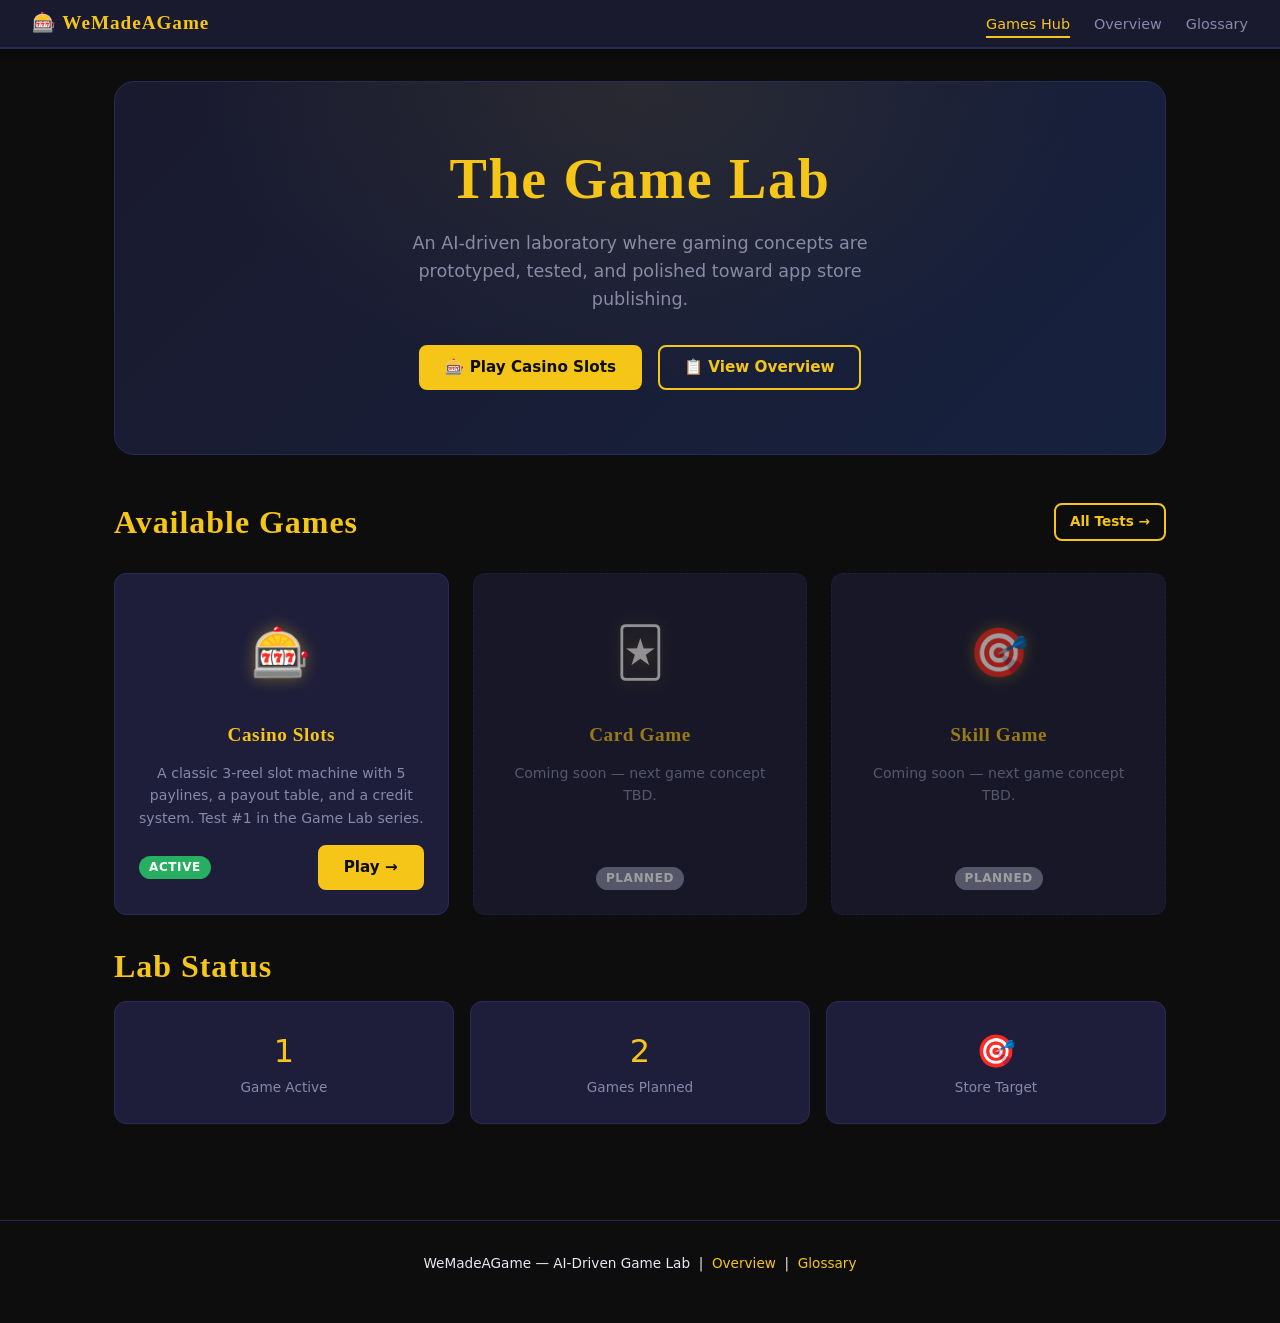
==== index.html @ c4ab0884 "Make the /games site Pages-ready from repo root Prepare the canonical Game Lab site (games/) for Git" ====
<!DOCTYPE html>
<html lang="en">
<head>
  <meta charset="UTF-8" />
  <meta name="viewport" content="width=device-width, initial-scale=1.0" />
  <meta name="description" content="WeMadeAGame — an AI-driven game laboratory. Enter the Game Lab." />
  <meta name="robots" content="index, follow" />
  <!-- Root entry point for GitHub Pages (served from the repository root).
       The canonical site lives under /games/. This page redirects there so the
       base URL (https://bannon-github.github.io/WeMadeAGame/) lands on the hub. -->
  <meta http-equiv="refresh" content="0; url=games/index.html" />
  <link rel="canonical" href="games/index.html" />
  <link rel="icon" href="data:image/svg+xml,%3Csvg xmlns='http://www.w3.org/2000/svg' viewBox='0 0 16 16'%3E%3Ctext y='14' font-size='14'%3E%F0%9F%8E%B0%3C/text%3E%3C/svg%3E" />
  <title>WeMadeAGame — Game Lab</title>
  <style>
    :root { --gold: #f5c518; --bg: #0a0e1a; --ink: #e8ecf5; --muted: #9aa3b8; }
    * { box-sizing: border-box; }
    html, body { margin: 0; height: 100%; }
    body {
      background: radial-gradient(1100px 650px at 50% -10%, #1c2440 0%, #0a0e1a 60%);
      color: var(--ink); font-family: "Segoe UI", system-ui, -apple-system, sans-serif;
      display: grid; place-items: center; text-align: center; padding: 24px;
    }
    .card {
      max-width: 520px; background: rgba(255,255,255,.04);
      border: 1px solid rgba(255,255,255,.12); border-radius: 18px; padding: 40px 32px;
      box-shadow: 0 20px 60px rgba(0,0,0,.5);
    }
    .logo { font-size: 54px; line-height: 1; }
    h1 { margin: 14px 0 6px; font-size: 30px; color: var(--gold); letter-spacing: .5px; }
    p { margin: 8px 0 22px; color: var(--muted); }
    a.enter {
      display: inline-block; text-decoration: none; font-weight: 700;
      color: #1a1300; background: var(--gold); padding: 12px 26px; border-radius: 12px;
      transition: filter .15s ease;
    }
    a.enter:hover { filter: brightness(1.08); }
    .dots::after { content: "…"; animation: e 1.2s steps(4) infinite; }
    @keyframes e { 0%{content:""} 25%{content:"."} 50%{content:".."} 75%{content:"…"} }
  </style>
</head>
<body>
  <div class="card">
    <div class="logo">🎰</div>
    <h1>WeMadeAGame</h1>
    <p>Entering the Game Lab<span class="dots"></span></p>
    <a class="enter" href="games/index.html">Enter the Game Lab →</a>
  </div>
  <script>
    // Belt-and-suspenders redirect in case the meta refresh is blocked.
    setTimeout(function () { location.replace("games/index.html"); }, 350);
  </script>
</body>
</html>
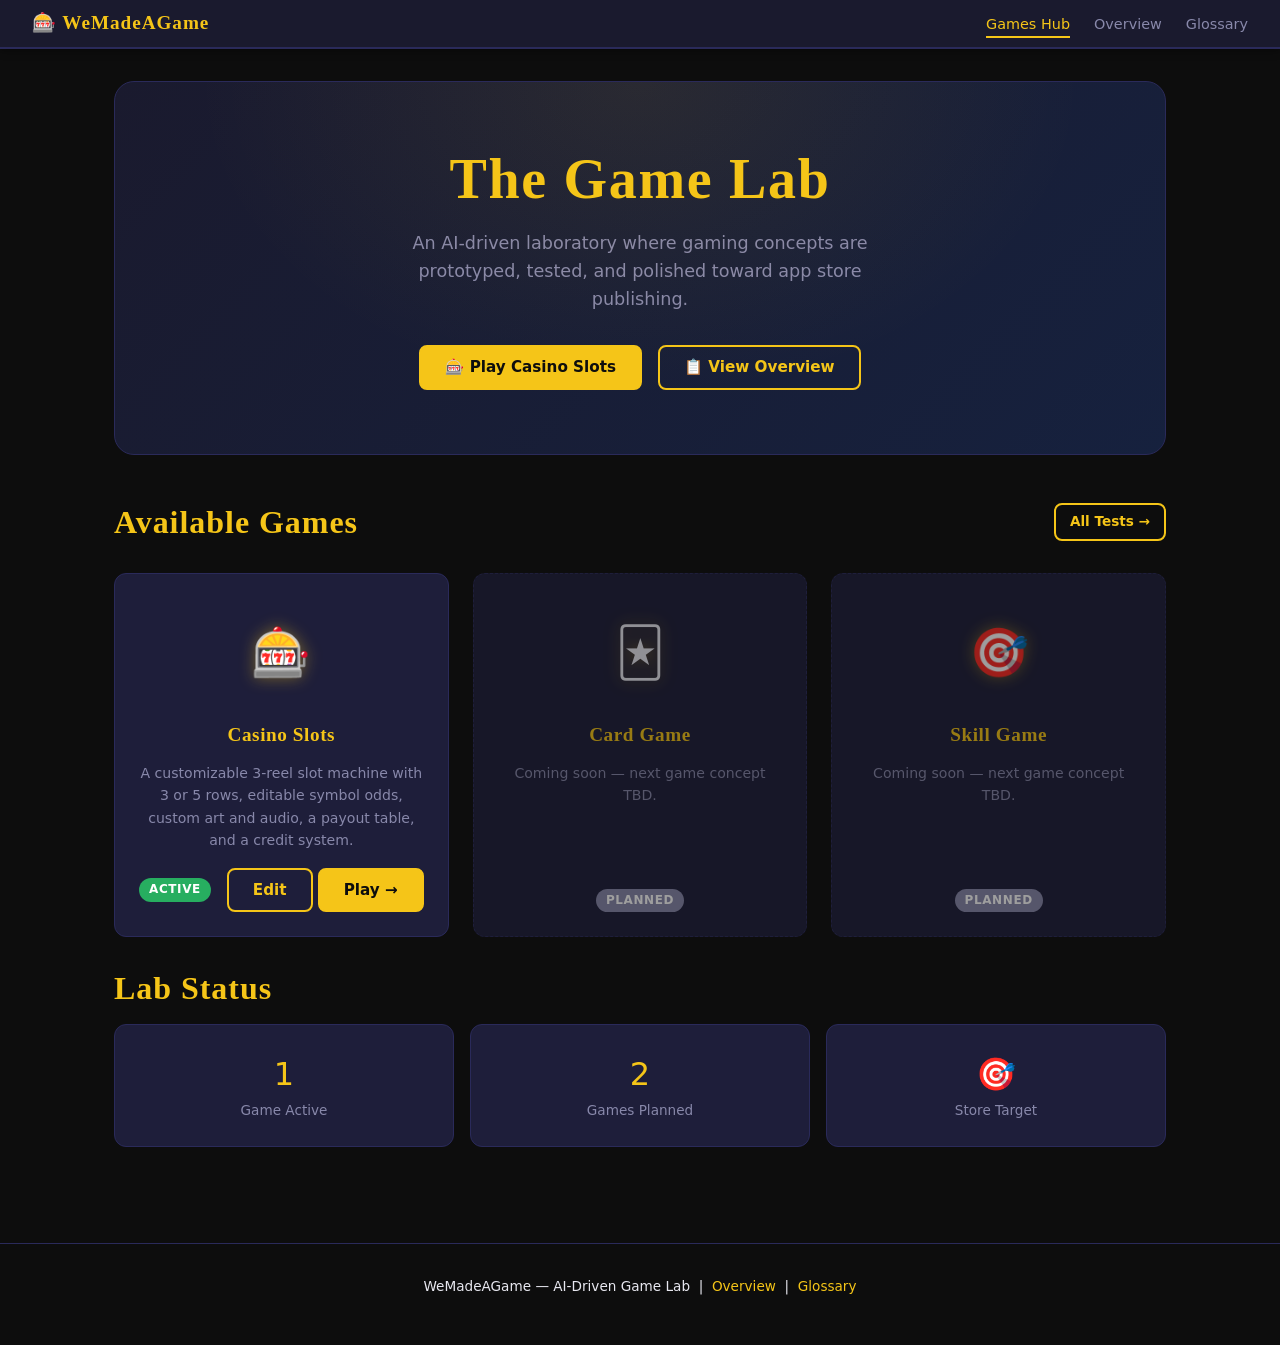
==== commit 158ac4d1: "Add root Repositories link and Polyrhythm Studio loader" ====
--- a/index.html
+++ b/index.html
@@ -7,9 +7,9 @@
   <meta name="robots" content="index, follow" />
   <!-- Root entry point for GitHub Pages (served from the repository root).
        The canonical site lives under /games/. This page redirects there so the
-       base URL (https://bannon-github.github.io/WeMadeAGame/) lands on the hub. -->
-  <meta http-equiv="refresh" content="0; url=games/index.html" />
-  <link rel="canonical" href="games/index.html" />
+       base URL lands on the hub. -->
+  <meta http-equiv="refresh" content="0; url=games/" />
+  <link rel="canonical" href="games/" />
   <link rel="icon" href="data:image/svg+xml,%3Csvg xmlns='http://www.w3.org/2000/svg' viewBox='0 0 16 16'%3E%3Ctext y='14' font-size='14'%3E%F0%9F%8E%B0%3C/text%3E%3C/svg%3E" />
   <title>WeMadeAGame — Game Lab</title>
   <style>
@@ -35,6 +35,11 @@
       transition: filter .15s ease;
     }
     a.enter:hover { filter: brightness(1.08); }
+    a.repos {
+      display: inline-block; margin-top: 14px; color: var(--muted); text-decoration: none;
+      font-size: 13px;
+    }
+    a.repos:hover { color: #7dd3fc; text-decoration: underline; }
     .dots::after { content: "…"; animation: e 1.2s steps(4) infinite; }
     @keyframes e { 0%{content:""} 25%{content:"."} 50%{content:".."} 75%{content:"…"} }
   </style>
@@ -44,11 +49,12 @@
     <div class="logo">🎰</div>
     <h1>WeMadeAGame</h1>
     <p>Entering the Game Lab<span class="dots"></span></p>
-    <a class="enter" href="games/index.html">Enter the Game Lab →</a>
+    <a class="enter" href="games/">Enter the Game Lab →</a>
+    <div><a class="repos" href="/repositories/">Repositories</a></div>
   </div>
   <script>
     // Belt-and-suspenders redirect in case the meta refresh is blocked.
-    setTimeout(function () { location.replace("games/index.html"); }, 350);
+    setTimeout(function () { location.replace("games/"); }, 350);
   </script>
 </body>
 </html>
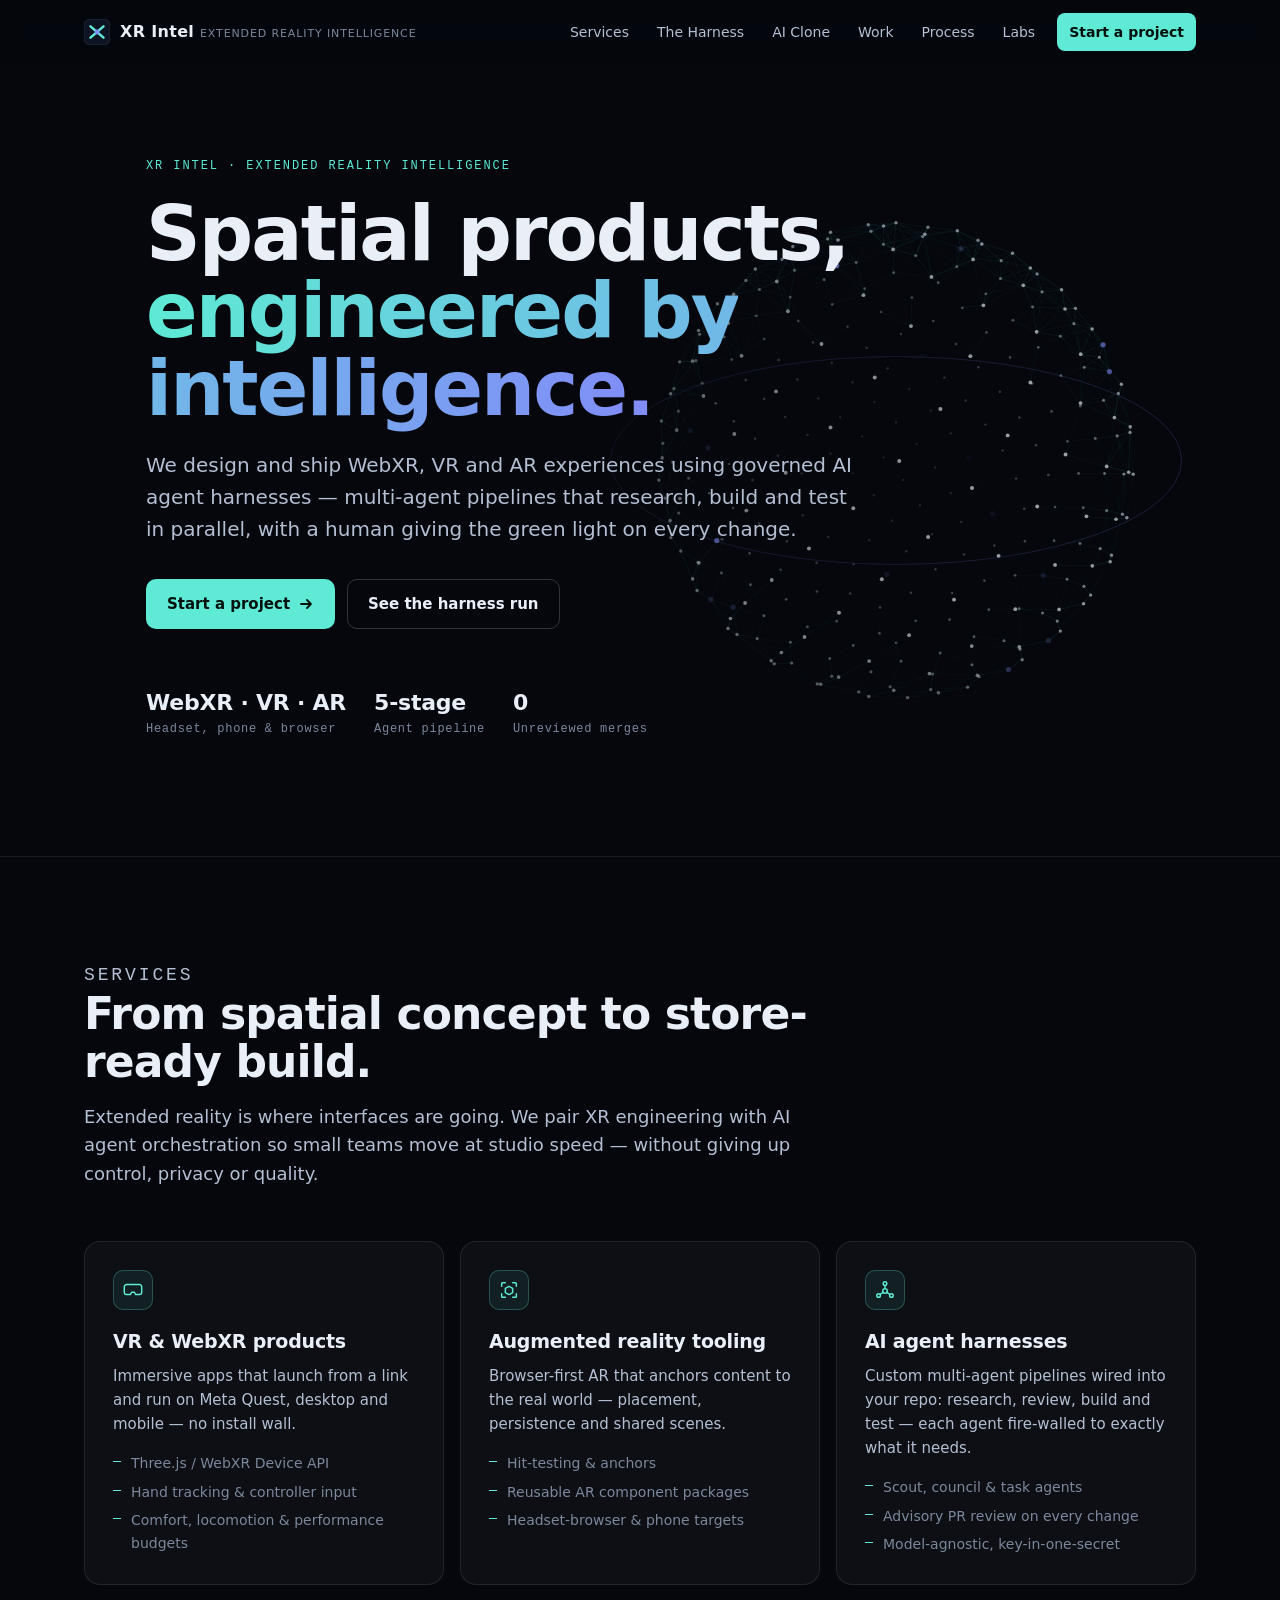
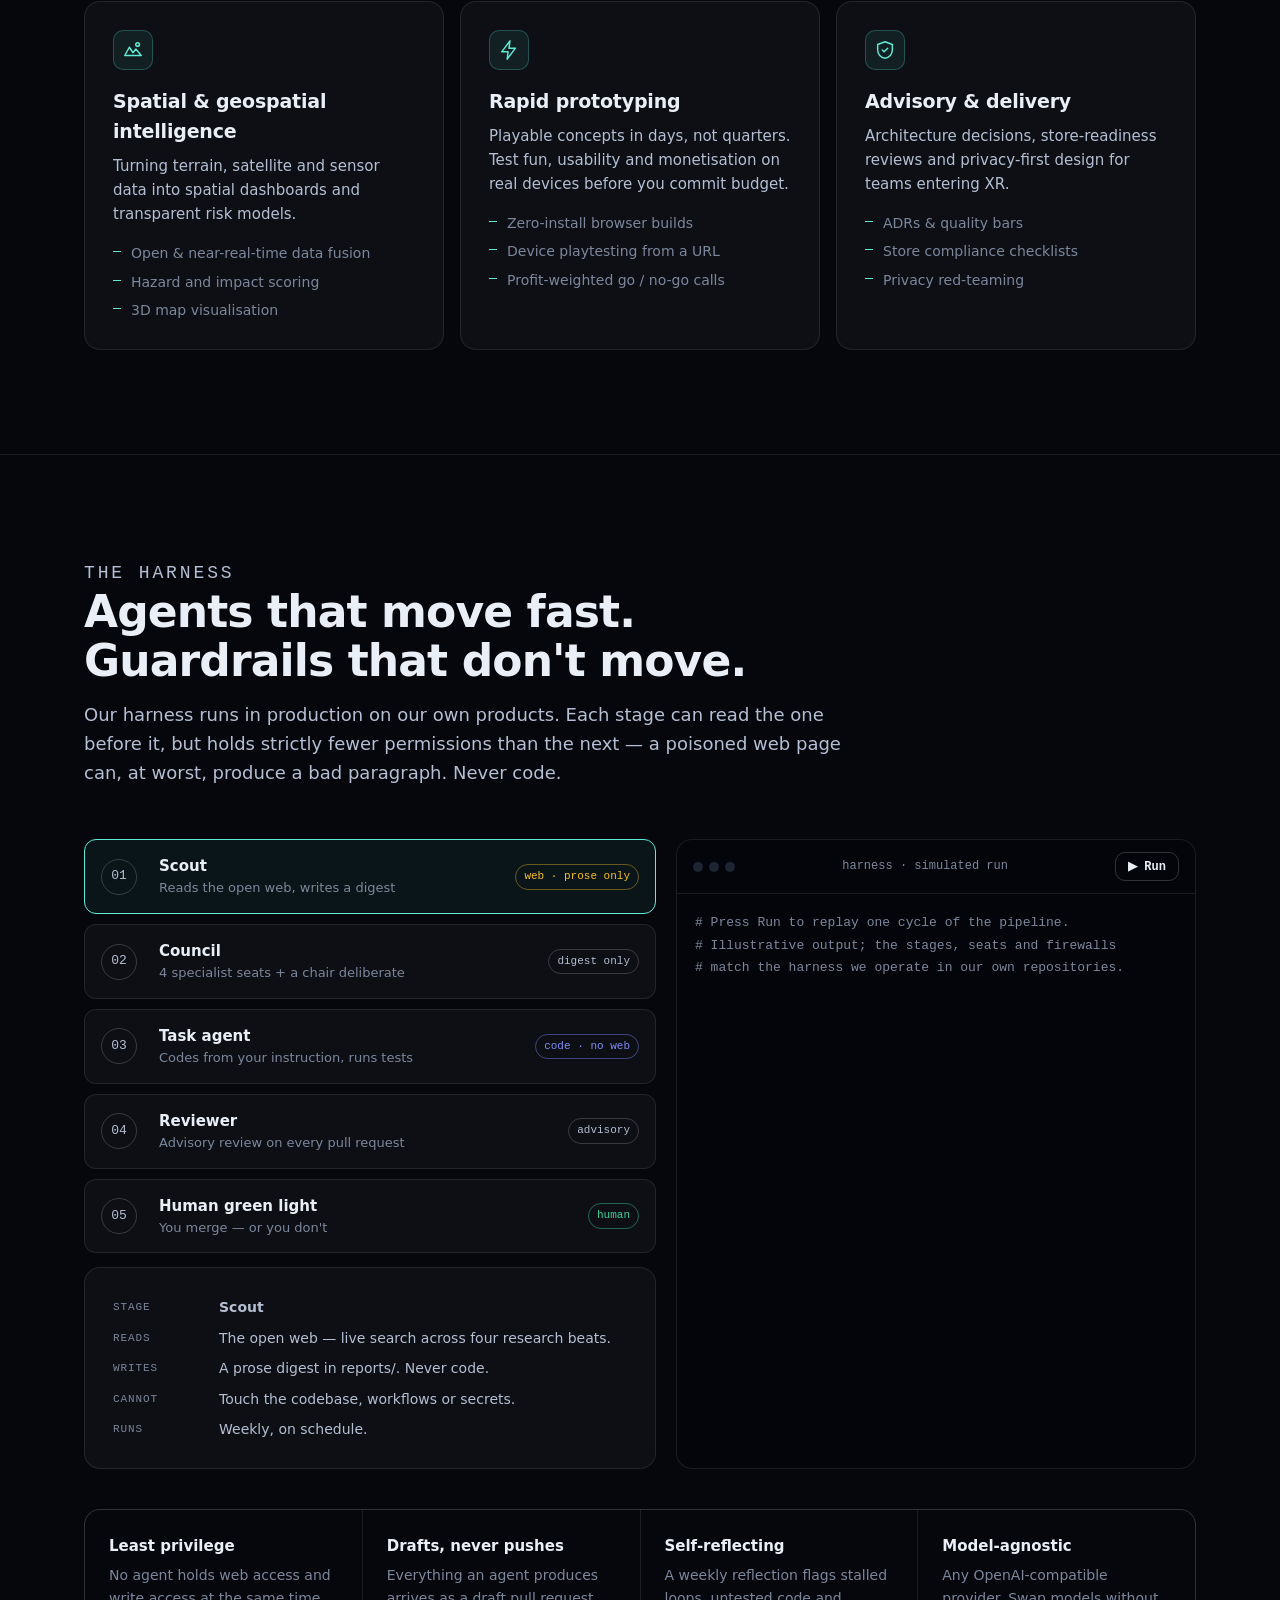
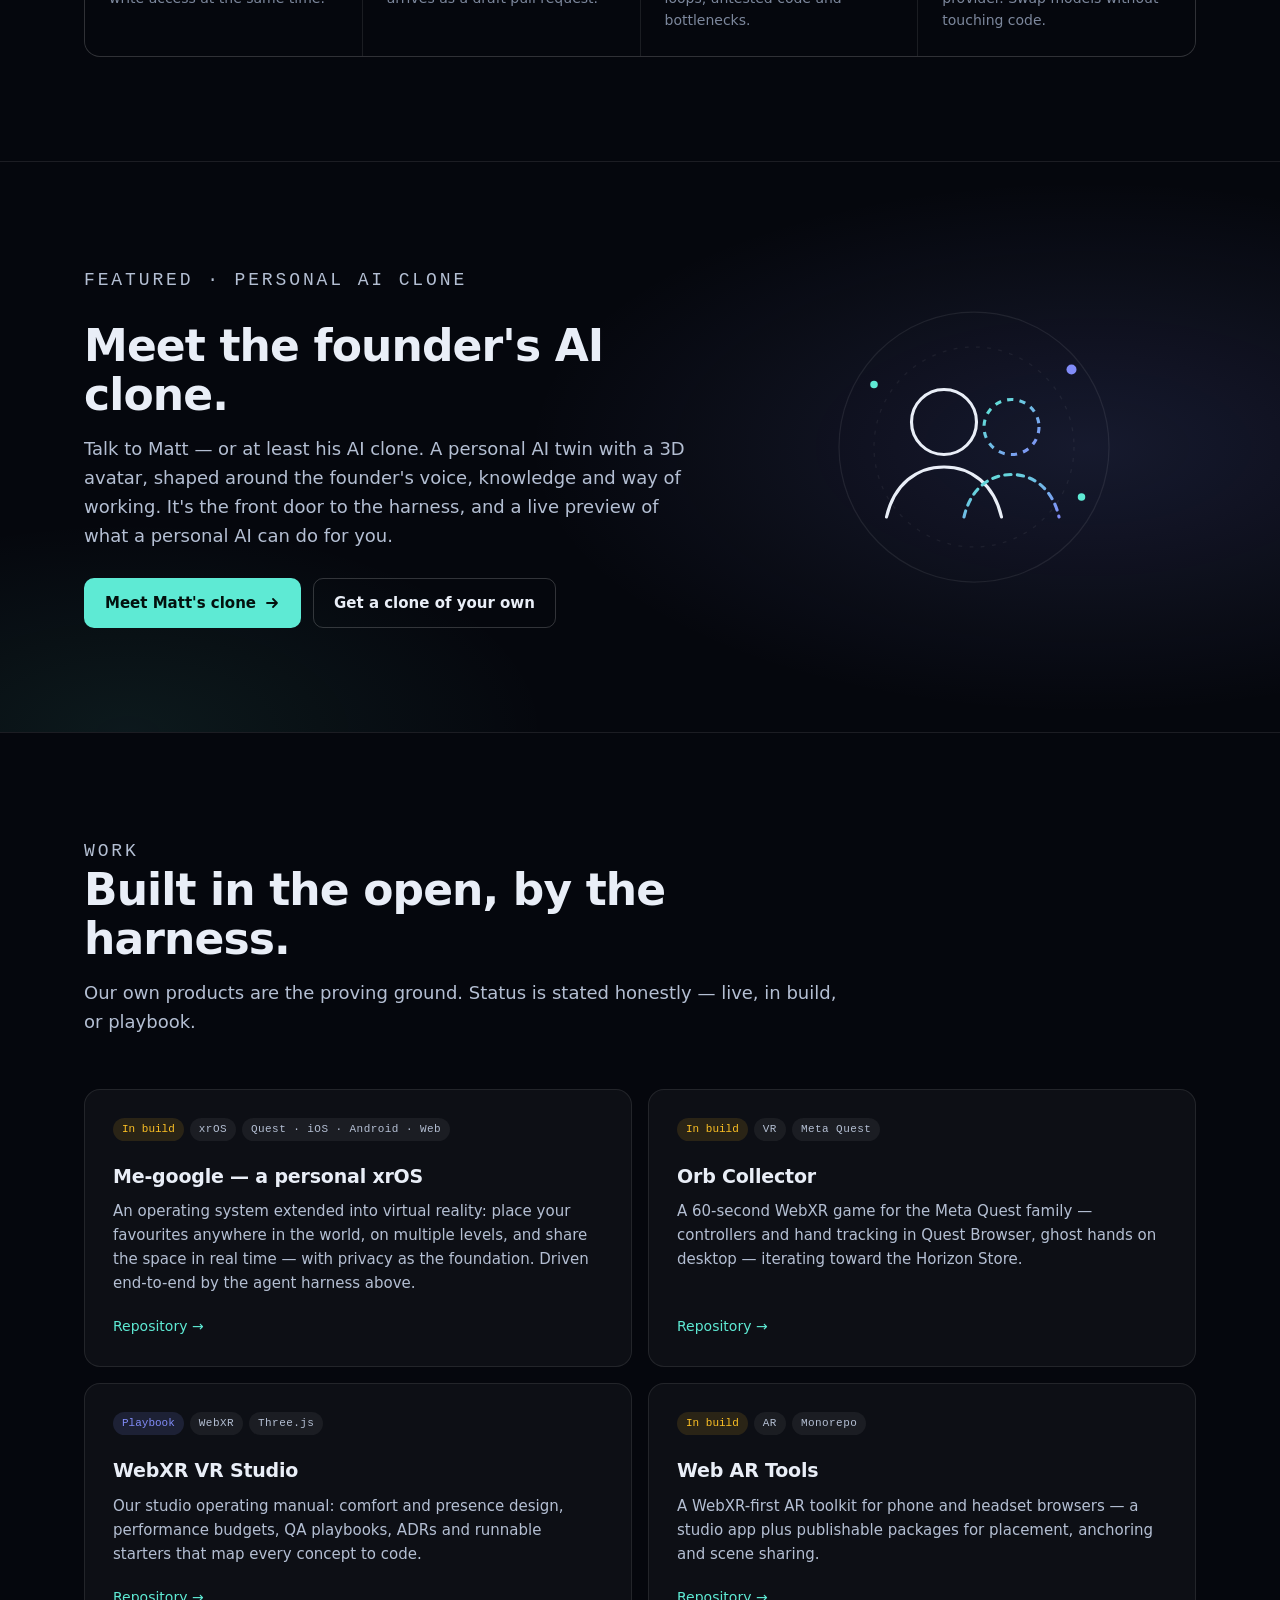
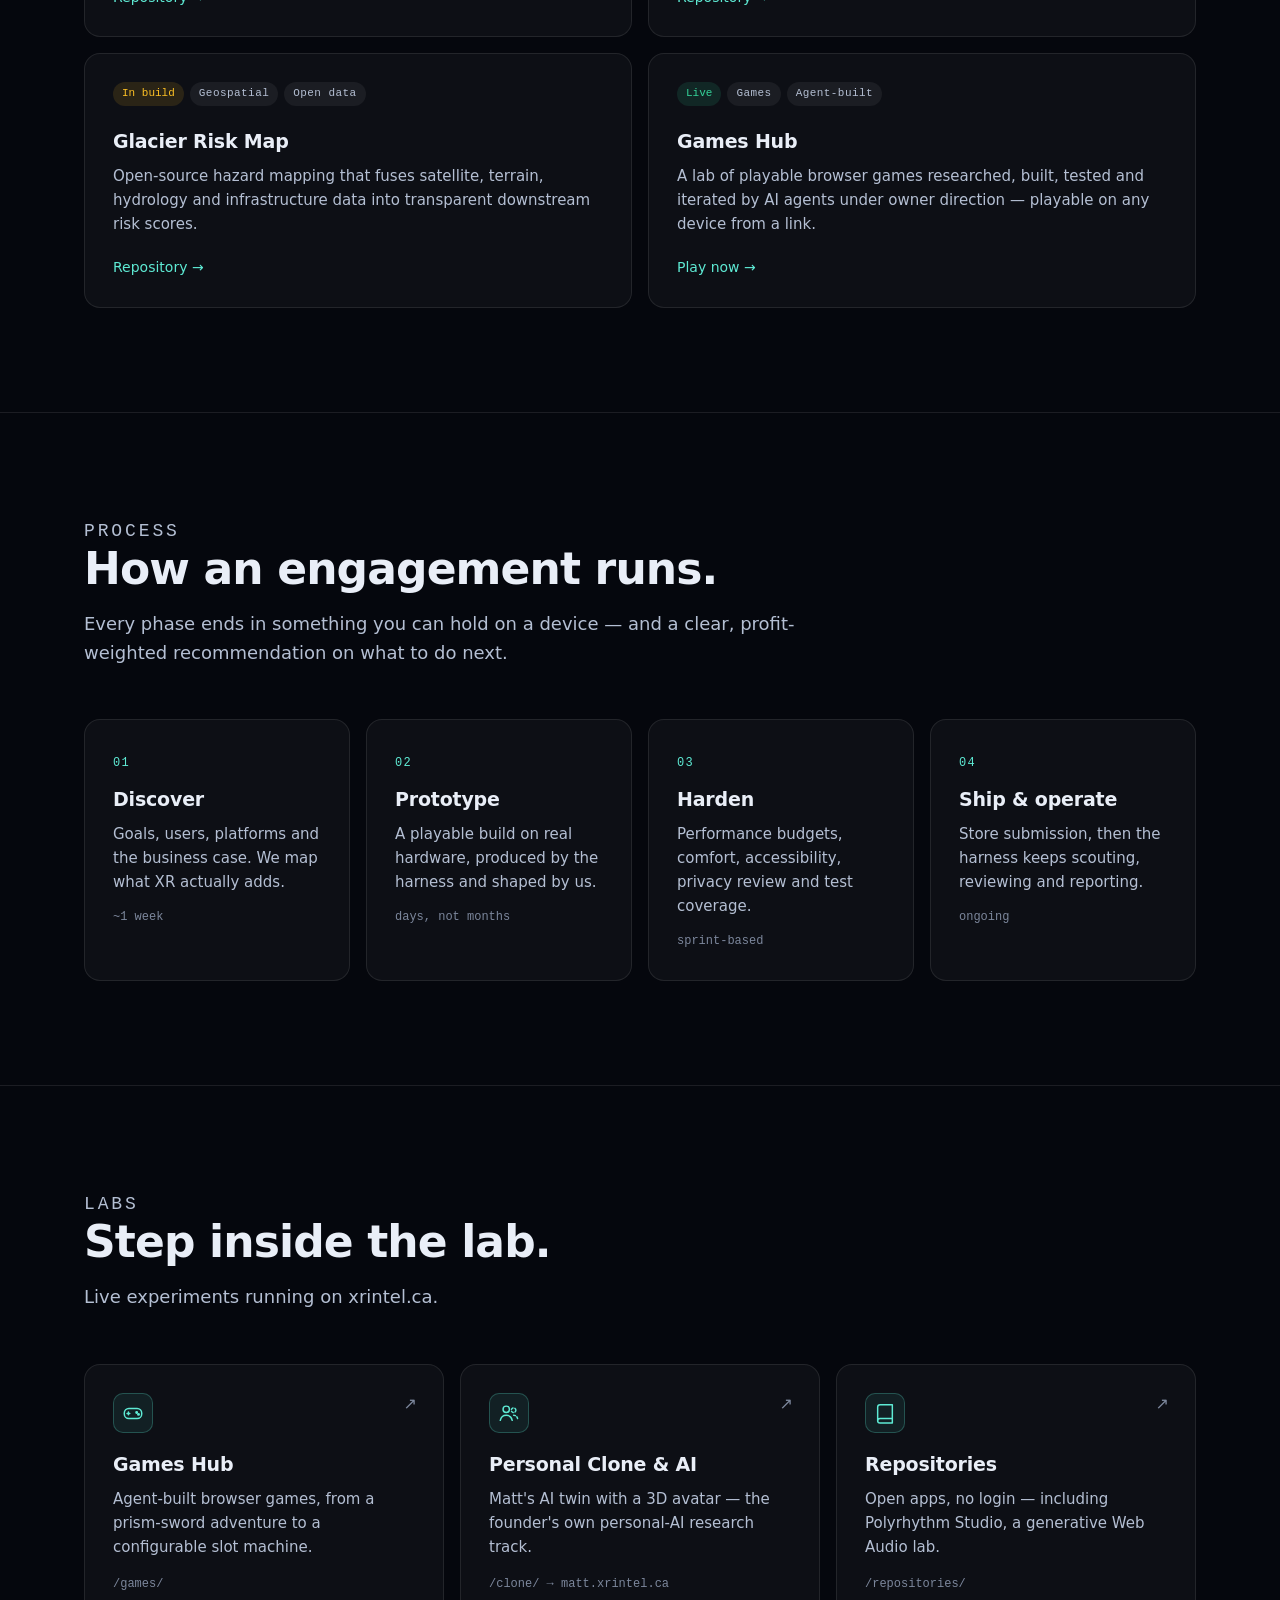
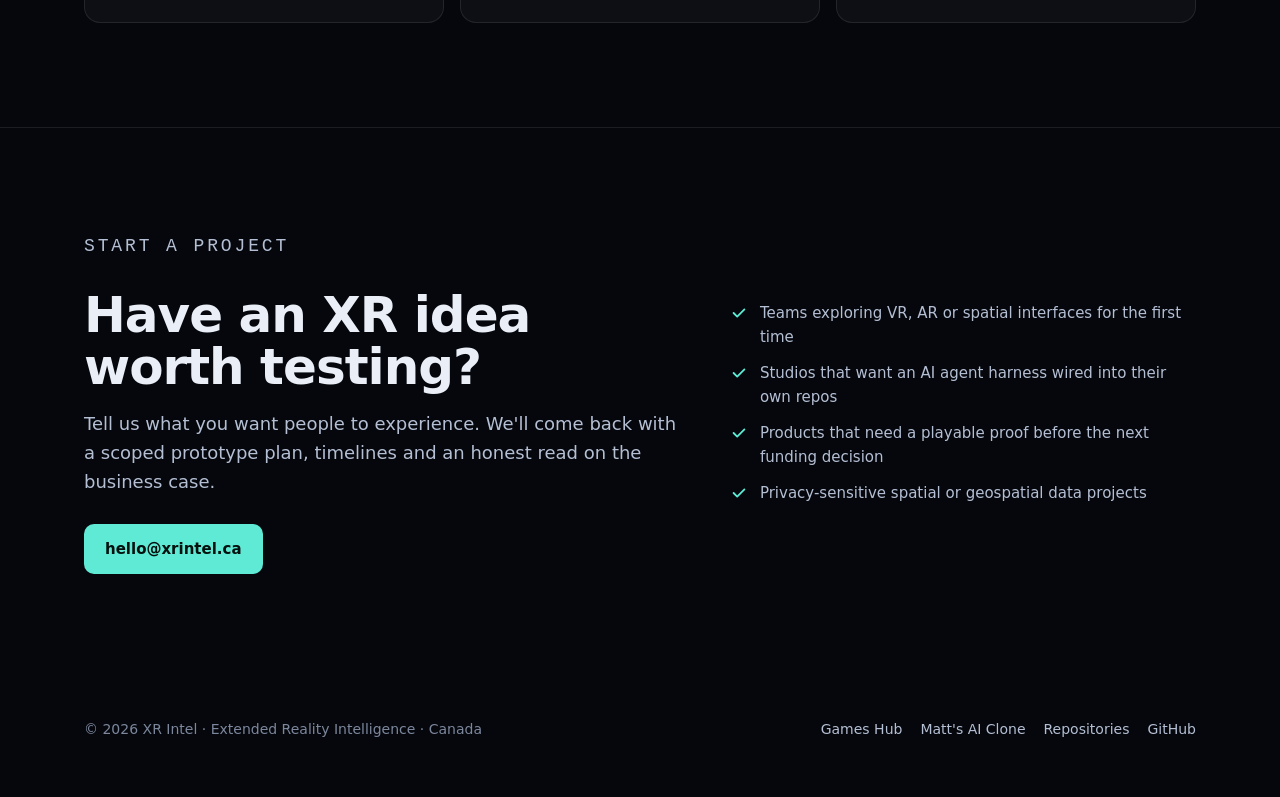
==== commit f7a03081: "Make xrintel.ca a professional XR services landing page; move labs under directories - Root index.ht" ====
--- a/index.html
+++ b/index.html
@@ -2,59 +2,333 @@
 <html lang="en">
 <head>
   <meta charset="UTF-8" />
-  <meta name="viewport" content="width=device-width, initial-scale=1.0" />
-  <meta name="description" content="WeMadeAGame — an AI-driven game laboratory. Enter the Game Lab." />
-  <meta name="robots" content="index, follow" />
-  <!-- Root entry point for GitHub Pages (served from the repository root).
-       The canonical site lives under /games/. This page redirects there so the
-       base URL lands on the hub. -->
-  <meta http-equiv="refresh" content="0; url=games/" />
-  <link rel="canonical" href="games/" />
-  <link rel="icon" href="data:image/svg+xml,%3Csvg xmlns='http://www.w3.org/2000/svg' viewBox='0 0 16 16'%3E%3Ctext y='14' font-size='14'%3E%F0%9F%8E%B0%3C/text%3E%3C/svg%3E" />
-  <title>WeMadeAGame — Game Lab</title>
-  <style>
-    :root { --gold: #f5c518; --bg: #0a0e1a; --ink: #e8ecf5; --muted: #9aa3b8; }
-    * { box-sizing: border-box; }
-    html, body { margin: 0; height: 100%; }
-    body {
-      background: radial-gradient(1100px 650px at 50% -10%, #1c2440 0%, #0a0e1a 60%);
-      color: var(--ink); font-family: "Segoe UI", system-ui, -apple-system, sans-serif;
-      display: grid; place-items: center; text-align: center; padding: 24px;
-    }
-    .card {
-      max-width: 520px; background: rgba(255,255,255,.04);
-      border: 1px solid rgba(255,255,255,.12); border-radius: 18px; padding: 40px 32px;
-      box-shadow: 0 20px 60px rgba(0,0,0,.5);
-    }
-    .logo { font-size: 54px; line-height: 1; }
-    h1 { margin: 14px 0 6px; font-size: 30px; color: var(--gold); letter-spacing: .5px; }
-    p { margin: 8px 0 22px; color: var(--muted); }
-    a.enter {
-      display: inline-block; text-decoration: none; font-weight: 700;
-      color: #1a1300; background: var(--gold); padding: 12px 26px; border-radius: 12px;
-      transition: filter .15s ease;
-    }
-    a.enter:hover { filter: brightness(1.08); }
-    a.repos {
-      display: inline-block; margin-top: 14px; color: var(--muted); text-decoration: none;
-      font-size: 13px;
-    }
-    a.repos:hover { color: #7dd3fc; text-decoration: underline; }
-    .dots::after { content: "…"; animation: e 1.2s steps(4) infinite; }
-    @keyframes e { 0%{content:""} 25%{content:"."} 50%{content:".."} 75%{content:"…"} }
-  </style>
+  <meta name="viewport" content="width=device-width, initial-scale=1.0, viewport-fit=cover" />
+  <title>XR Intel — Extended Reality Intelligence</title>
+  <meta name="description" content="XR Intel builds extended-reality products with governed AI agent harnesses — WebXR, VR, AR and spatial intelligence, from prototype to store-ready." />
+  <meta name="keywords" content="XR Intel, extended reality, WebXR, VR, AR, spatial computing, AI agents, agent harness, Meta Quest, Canada" />
+  <meta name="author" content="Matthew Bannon — XR Intel" />
+  <meta name="theme-color" content="#05070d" />
+  <meta property="og:title" content="XR Intel — Extended Reality Intelligence" />
+  <meta property="og:description" content="Spatial products, built by governed AI agent harnesses and shipped by people." />
+  <meta property="og:type" content="website" />
+  <meta property="og:url" content="https://xrintel.ca/" />
+  <link rel="canonical" href="https://xrintel.ca/" />
+  <link rel="icon" href="data:image/svg+xml,%3Csvg xmlns='http://www.w3.org/2000/svg' viewBox='0 0 32 32'%3E%3Crect width='32' height='32' rx='8' fill='%2305070d'/%3E%3Cpath d='M8 9l16 14M24 9L8 23' stroke='%235eead4' stroke-width='3' stroke-linecap='round'/%3E%3Ccircle cx='16' cy='16' r='3' fill='%23818cf8'/%3E%3C/svg%3E" />
+  <link rel="stylesheet" href="assets/xrintel.css" />
 </head>
 <body>
-  <div class="card">
-    <div class="logo">🎰</div>
-    <h1>WeMadeAGame</h1>
-    <p>Entering the Game Lab<span class="dots"></span></p>
-    <a class="enter" href="games/">Enter the Game Lab →</a>
-    <div><a class="repos" href="/repositories/">Repositories</a></div>
-  </div>
-  <script>
-    // Belt-and-suspenders redirect in case the meta refresh is blocked.
-    setTimeout(function () { location.replace("games/"); }, 350);
-  </script>
+  <a class="skip" href="#main">Skip to content</a>
+
+  <header class="site-header" id="top">
+    <div class="wrap">
+      <a class="brand" href="/" aria-label="XR Intel home">
+        <svg class="brand-mark" viewBox="0 0 32 32" aria-hidden="true"><rect width="32" height="32" rx="8" fill="#0d1322" stroke="rgba(255,255,255,.14)"/><path d="M8 9l16 14M24 9L8 23" stroke="#5eead4" stroke-width="3" stroke-linecap="round"/><circle cx="16" cy="16" r="3" fill="#818cf8"/></svg>
+        <span>XR Intel <small>Extended Reality Intelligence</small></span>
+      </a>
+      <button class="nav-toggle" aria-expanded="false" aria-controls="nav">Menu</button>
+      <nav class="nav" id="nav" aria-label="Primary">
+        <a href="#services">Services</a>
+        <a href="#harness">The Harness</a>
+        <a href="#clone">AI Clone</a>
+        <a href="#work">Work</a>
+        <a href="#process">Process</a>
+        <a href="#labs">Labs</a>
+        <a class="nav-cta" href="#contact">Start a project</a>
+      </nav>
+    </div>
+  </header>
+
+  <main id="main">
+    <!-- Hero -->
+    <section class="hero" aria-labelledby="hero-title">
+      <canvas id="field" aria-hidden="true"></canvas>
+      <div class="wrap">
+        <p class="eyebrow">XR Intel · Extended Reality Intelligence</p>
+        <h1 id="hero-title">Spatial products, <span class="grad">engineered by intelligence.</span></h1>
+        <p class="lede">We design and ship WebXR, VR and AR experiences using governed AI agent harnesses — multi-agent pipelines that research, build and test in parallel, with a human giving the green light on every change.</p>
+        <div class="ctas">
+          <a class="btn btn-primary" href="#contact">Start a project
+            <svg width="16" height="16" viewBox="0 0 16 16" aria-hidden="true"><path d="M3 8h10M9 4l4 4-4 4" stroke="currentColor" stroke-width="1.8" fill="none" stroke-linecap="round" stroke-linejoin="round"/></svg></a>
+          <a class="btn btn-ghost" href="#harness">See the harness run</a>
+        </div>
+        <div class="hero-meta">
+          <div><b>WebXR · VR · AR</b>Headset, phone &amp; browser</div>
+          <div><b>5-stage</b>Agent pipeline</div>
+          <div><b>0</b>Unreviewed merges</div>
+        </div>
+      </div>
+    </section>
+
+    <!-- Services -->
+    <section class="block" id="services" aria-labelledby="services-title">
+      <div class="wrap">
+        <div class="section-head reveal">
+          <p class="eyebrow">Services</p>
+          <h2 id="services-title">From spatial concept to store-ready build.</h2>
+          <p>Extended reality is where interfaces are going. We pair XR engineering with AI agent orchestration so small teams move at studio speed — without giving up control, privacy or quality.</p>
+        </div>
+        <div class="grid grid-3">
+          <article class="card reveal">
+            <div class="icon"><svg viewBox="0 0 24 24" fill="none" stroke="currentColor" stroke-width="1.6" stroke-linejoin="round"><path d="M2.5 8.5A2.5 2.5 0 0 1 5 6h14a2.5 2.5 0 0 1 2.5 2.5v6A2.5 2.5 0 0 1 19 17h-4l-1.5-2.5h-3L9 17H5a2.5 2.5 0 0 1-2.5-2.5z"/></svg></div>
+            <h3>VR &amp; WebXR products</h3>
+            <p>Immersive apps that launch from a link and run on Meta Quest, desktop and mobile — no install wall.</p>
+            <ul><li>Three.js / WebXR Device API</li><li>Hand tracking &amp; controller input</li><li>Comfort, locomotion &amp; performance budgets</li></ul>
+          </article>
+          <article class="card reveal">
+            <div class="icon"><svg viewBox="0 0 24 24" fill="none" stroke="currentColor" stroke-width="1.6" stroke-linecap="round"><path d="M4 8V5a1 1 0 0 1 1-1h3M16 4h3a1 1 0 0 1 1 1v3M20 16v3a1 1 0 0 1-1 1h-3M8 20H5a1 1 0 0 1-1-1v-3"/><path d="M12 8l4 2.2v4.6L12 17l-4-2.2v-4.6z" stroke-linejoin="round"/></svg></div>
+            <h3>Augmented reality tooling</h3>
+            <p>Browser-first AR that anchors content to the real world — placement, persistence and shared scenes.</p>
+            <ul><li>Hit-testing &amp; anchors</li><li>Reusable AR component packages</li><li>Headset-browser &amp; phone targets</li></ul>
+          </article>
+          <article class="card reveal">
+            <div class="icon"><svg viewBox="0 0 24 24" fill="none" stroke="currentColor" stroke-width="1.6" stroke-linecap="round"><circle cx="12" cy="5" r="2"/><circle cx="5" cy="18" r="2"/><circle cx="19" cy="18" r="2"/><circle cx="12" cy="13" r="2.5"/><path d="M12 7v3.5M10.2 14.6 6.6 16.7M13.8 14.6l3.6 2.1"/></svg></div>
+            <h3>AI agent harnesses</h3>
+            <p>Custom multi-agent pipelines wired into your repo: research, review, build and test — each agent fire-walled to exactly what it needs.</p>
+            <ul><li>Scout, council &amp; task agents</li><li>Advisory PR review on every change</li><li>Model-agnostic, key-in-one-secret</li></ul>
+          </article>
+          <article class="card reveal">
+            <div class="icon"><svg viewBox="0 0 24 24" fill="none" stroke="currentColor" stroke-width="1.6" stroke-linecap="round" stroke-linejoin="round"><path d="M3 18l5-9 4 6 3-4 6 7z"/><circle cx="17" cy="6" r="2"/></svg></div>
+            <h3>Spatial &amp; geospatial intelligence</h3>
+            <p>Turning terrain, satellite and sensor data into spatial dashboards and transparent risk models.</p>
+            <ul><li>Open &amp; near-real-time data fusion</li><li>Hazard and impact scoring</li><li>3D map visualisation</li></ul>
+          </article>
+          <article class="card reveal">
+            <div class="icon"><svg viewBox="0 0 24 24" fill="none" stroke="currentColor" stroke-width="1.6" stroke-linecap="round" stroke-linejoin="round"><path d="M13 2 4 14h7l-1 8 9-12h-7z"/></svg></div>
+            <h3>Rapid prototyping</h3>
+            <p>Playable concepts in days, not quarters. Test fun, usability and monetisation on real devices before you commit budget.</p>
+            <ul><li>Zero-install browser builds</li><li>Device playtesting from a URL</li><li>Profit-weighted go / no-go calls</li></ul>
+          </article>
+          <article class="card reveal">
+            <div class="icon"><svg viewBox="0 0 24 24" fill="none" stroke="currentColor" stroke-width="1.6" stroke-linecap="round" stroke-linejoin="round"><path d="M12 3 4 6v6c0 4.5 3.4 8.3 8 9 4.6-.7 8-4.5 8-9V6z"/><path d="m9 12 2 2 4-4"/></svg></div>
+            <h3>Advisory &amp; delivery</h3>
+            <p>Architecture decisions, store-readiness reviews and privacy-first design for teams entering XR.</p>
+            <ul><li>ADRs &amp; quality bars</li><li>Store compliance checklists</li><li>Privacy red-teaming</li></ul>
+          </article>
+        </div>
+      </div>
+    </section>
+
+    <!-- Harness -->
+    <section class="block" id="harness" aria-labelledby="harness-title">
+      <div class="wrap">
+        <div class="section-head reveal">
+          <p class="eyebrow">The Harness</p>
+          <h2 id="harness-title">Agents that move fast. Guardrails that don't move.</h2>
+          <p>Our harness runs in production on our own products. Each stage can read the one before it, but holds strictly fewer permissions than the next — a poisoned web page can, at worst, produce a bad paragraph. Never code.</p>
+        </div>
+
+        <div class="harness">
+          <div>
+            <div class="pipeline" role="group" aria-label="Harness pipeline stages">
+              <button class="stage" data-stage="0" aria-pressed="true">
+                <span class="stage-num">01</span>
+                <span><span class="stage-title">Scout</span><span class="stage-sub">Reads the open web, writes a digest</span></span>
+                <span class="perm web">web · prose only</span>
+              </button>
+              <button class="stage" data-stage="1" aria-pressed="false">
+                <span class="stage-num">02</span>
+                <span><span class="stage-title">Council</span><span class="stage-sub">4 specialist seats + a chair deliberate</span></span>
+                <span class="perm">digest only</span>
+              </button>
+              <button class="stage" data-stage="2" aria-pressed="false">
+                <span class="stage-num">03</span>
+                <span><span class="stage-title">Task agent</span><span class="stage-sub">Codes from your instruction, runs tests</span></span>
+                <span class="perm code">code · no web</span>
+              </button>
+              <button class="stage" data-stage="3" aria-pressed="false">
+                <span class="stage-num">04</span>
+                <span><span class="stage-title">Reviewer</span><span class="stage-sub">Advisory review on every pull request</span></span>
+                <span class="perm">advisory</span>
+              </button>
+              <button class="stage" data-stage="4" aria-pressed="false">
+                <span class="stage-num">05</span>
+                <span><span class="stage-title">Human green light</span><span class="stage-sub">You merge — or you don't</span></span>
+                <span class="perm human">human</span>
+              </button>
+            </div>
+            <div class="card detail" id="stage-detail" style="margin-top:14px" aria-live="polite"></div>
+          </div>
+
+          <div class="console" aria-label="Harness run simulation">
+            <div class="console-bar">
+              <span class="dots" aria-hidden="true"><i></i><i></i><i></i></span>
+              <span>harness · simulated run</span>
+              <button class="btn btn-ghost" id="run" style="padding:6px 12px;font-size:12px">▶ Run</button>
+            </div>
+            <div class="console-body" id="log" role="log" aria-live="polite">
+              <span class="ln d"># Press Run to replay one cycle of the pipeline.</span>
+              <span class="ln d"># Illustrative output; the stages, seats and firewalls</span>
+              <span class="ln d"># match the harness we operate in our own repositories.</span>
+            </div>
+          </div>
+        </div>
+
+        <div class="principles reveal">
+          <div><h4>Least privilege</h4><p>No agent holds web access and write access at the same time.</p></div>
+          <div><h4>Drafts, never pushes</h4><p>Everything an agent produces arrives as a draft pull request.</p></div>
+          <div><h4>Self-reflecting</h4><p>A weekly reflection flags stalled loops, untested code and bottlenecks.</p></div>
+          <div><h4>Model-agnostic</h4><p>Any OpenAI-compatible provider. Swap models without touching code.</p></div>
+        </div>
+      </div>
+    </section>
+
+    <!-- Featured: personal AI clone -->
+    <section class="block feature" id="clone" aria-labelledby="clone-title">
+      <div class="wrap feature-inner reveal">
+        <div>
+          <p class="eyebrow">Featured · Personal AI Clone</p>
+          <h2 id="clone-title">Meet the founder's AI clone.</h2>
+          <p>Talk to Matt — or at least his AI clone. A personal AI twin with a 3D avatar, shaped around the founder's voice, knowledge and way of working. It's the front door to the harness, and a live preview of what a personal AI can do for you.</p>
+          <div class="ctas">
+            <a class="btn btn-primary" href="https://matt.xrintel.ca/" rel="noopener">Meet Matt's clone
+              <svg width="16" height="16" viewBox="0 0 16 16" aria-hidden="true"><path d="M3 8h10M9 4l4 4-4 4" stroke="currentColor" stroke-width="1.8" fill="none" stroke-linecap="round" stroke-linejoin="round"/></svg></a>
+            <a class="btn btn-ghost" href="#contact">Get a clone of your own</a>
+          </div>
+        </div>
+        <svg class="feature-art" viewBox="0 0 240 240" aria-hidden="true">
+          <defs><linearGradient id="cg" x1="0" x2="1" y1="0" y2="1"><stop offset="0" stop-color="#5eead4"/><stop offset="1" stop-color="#818cf8"/></linearGradient></defs>
+          <circle cx="120" cy="120" r="108" fill="none" stroke="rgba(255,255,255,.08)"/>
+          <circle cx="120" cy="120" r="80" fill="none" stroke="rgba(255,255,255,.06)" stroke-dasharray="3 6"/>
+          <circle cx="96" cy="100" r="26" fill="none" stroke="#e9eef7" stroke-width="2.5"/>
+          <path d="M50 176c6-26 24-40 46-40s40 14 46 40" fill="none" stroke="#e9eef7" stroke-width="2.5" stroke-linecap="round"/>
+          <circle cx="150" cy="104" r="22" fill="none" stroke="url(#cg)" stroke-width="2.5" stroke-dasharray="5 5"/>
+          <path d="M112 176c5-22 20-34 38-34s33 12 38 34" fill="none" stroke="url(#cg)" stroke-width="2.5" stroke-dasharray="5 5" stroke-linecap="round"/>
+          <circle cx="198" cy="58" r="4" fill="#818cf8"/><circle cx="40" cy="70" r="3" fill="#5eead4"/><circle cx="206" cy="160" r="3" fill="#5eead4"/>
+        </svg>
+      </div>
+    </section>
+
+    <!-- Work -->
+    <section class="block" id="work" aria-labelledby="work-title">
+      <div class="wrap">
+        <div class="section-head reveal">
+          <p class="eyebrow">Work</p>
+          <h2 id="work-title">Built in the open, by the harness.</h2>
+          <p>Our own products are the proving ground. Status is stated honestly — live, in build, or playbook.</p>
+        </div>
+        <div class="work">
+          <article class="card reveal">
+            <div class="tagrow"><span class="status build">In build</span><span class="tag">xrOS</span><span class="tag">Quest · iOS · Android · Web</span></div>
+            <h3>Me-google — a personal xrOS</h3>
+            <p>An operating system extended into virtual reality: place your favourites anywhere in the world, on multiple levels, and share the space in real time — with privacy as the foundation. Driven end-to-end by the agent harness above.</p>
+            <div class="links"><a href="https://github.com/Bannon-github/Me-google" rel="noopener">Repository →</a></div>
+          </article>
+          <article class="card reveal">
+            <div class="tagrow"><span class="status build">In build</span><span class="tag">VR</span><span class="tag">Meta Quest</span></div>
+            <h3>Orb Collector</h3>
+            <p>A 60-second WebXR game for the Meta Quest family — controllers and hand tracking in Quest Browser, ghost hands on desktop — iterating toward the Horizon Store.</p>
+            <div class="links"><a href="https://github.com/Bannon-github/vr" rel="noopener">Repository →</a></div>
+          </article>
+          <article class="card reveal">
+            <div class="tagrow"><span class="status playbook">Playbook</span><span class="tag">WebXR</span><span class="tag">Three.js</span></div>
+            <h3>WebXR VR Studio</h3>
+            <p>Our studio operating manual: comfort and presence design, performance budgets, QA playbooks, ADRs and runnable starters that map every concept to code.</p>
+            <div class="links"><a href="https://github.com/Bannon-github/webxr-vr-studio" rel="noopener">Repository →</a></div>
+          </article>
+          <article class="card reveal">
+            <div class="tagrow"><span class="status build">In build</span><span class="tag">AR</span><span class="tag">Monorepo</span></div>
+            <h3>Web AR Tools</h3>
+            <p>A WebXR-first AR toolkit for phone and headset browsers — a studio app plus publishable packages for placement, anchoring and scene sharing.</p>
+            <div class="links"><a href="https://github.com/Bannon-github/web-ar-tools" rel="noopener">Repository →</a></div>
+          </article>
+          <article class="card reveal">
+            <div class="tagrow"><span class="status build">In build</span><span class="tag">Geospatial</span><span class="tag">Open data</span></div>
+            <h3>Glacier Risk Map</h3>
+            <p>Open-source hazard mapping that fuses satellite, terrain, hydrology and infrastructure data into transparent downstream risk scores.</p>
+            <div class="links"><a href="https://github.com/Bannon-github/glacier-risk-map" rel="noopener">Repository →</a></div>
+          </article>
+          <article class="card reveal">
+            <div class="tagrow"><span class="status live">Live</span><span class="tag">Games</span><span class="tag">Agent-built</span></div>
+            <h3>Games Hub</h3>
+            <p>A lab of playable browser games researched, built, tested and iterated by AI agents under owner direction — playable on any device from a link.</p>
+            <div class="links"><a href="/games/">Play now →</a></div>
+          </article>
+        </div>
+      </div>
+    </section>
+
+    <!-- Process -->
+    <section class="block" id="process" aria-labelledby="process-title">
+      <div class="wrap">
+        <div class="section-head reveal">
+          <p class="eyebrow">Process</p>
+          <h2 id="process-title">How an engagement runs.</h2>
+          <p>Every phase ends in something you can hold on a device — and a clear, profit-weighted recommendation on what to do next.</p>
+        </div>
+        <div class="process">
+          <article class="card reveal"><h3>Discover</h3><p>Goals, users, platforms and the business case. We map what XR actually adds.</p><span class="when">~1 week</span></article>
+          <article class="card reveal"><h3>Prototype</h3><p>A playable build on real hardware, produced by the harness and shaped by us.</p><span class="when">days, not months</span></article>
+          <article class="card reveal"><h3>Harden</h3><p>Performance budgets, comfort, accessibility, privacy review and test coverage.</p><span class="when">sprint-based</span></article>
+          <article class="card reveal"><h3>Ship &amp; operate</h3><p>Store submission, then the harness keeps scouting, reviewing and reporting.</p><span class="when">ongoing</span></article>
+        </div>
+      </div>
+    </section>
+
+    <!-- Labs -->
+    <section class="block" id="labs" aria-labelledby="labs-title">
+      <div class="wrap">
+        <div class="section-head reveal">
+          <p class="eyebrow">Labs</p>
+          <h2 id="labs-title">Step inside the lab.</h2>
+          <p>Live experiments running on xrintel.ca.</p>
+        </div>
+        <div class="labs">
+          <a class="card lab reveal" href="/games/">
+            <span class="arrow" aria-hidden="true">↗</span>
+            <div class="icon"><svg viewBox="0 0 24 24" fill="none" stroke="currentColor" stroke-width="1.6" stroke-linecap="round"><rect x="2.5" y="7" width="19" height="11" rx="5"/><path d="M7 11v3M5.5 12.5h3"/><circle cx="16" cy="11.5" r=".8" fill="currentColor"/><circle cx="18" cy="13.5" r=".8" fill="currentColor"/></svg></div>
+            <h3>Games Hub</h3>
+            <p>Agent-built browser games, from a prism-sword adventure to a configurable slot machine.</p>
+            <span class="path">/games/</span>
+          </a>
+          <a class="card lab reveal" href="/clone/">
+            <span class="arrow" aria-hidden="true">↗</span>
+            <div class="icon"><svg viewBox="0 0 24 24" fill="none" stroke="currentColor" stroke-width="1.6" stroke-linecap="round"><circle cx="9" cy="8" r="3.5"/><path d="M2.5 20c.8-3.6 3.3-5.5 6.5-5.5s5.7 1.9 6.5 5.5"/><circle cx="17" cy="9" r="2.5" stroke-dasharray="2 2"/><path d="M17 14.5c2.3 0 4 1.4 4.5 4" stroke-dasharray="2 2"/></svg></div>
+            <h3>Personal Clone &amp; AI</h3>
+            <p>Matt's AI twin with a 3D avatar — the founder's own personal-AI research track.</p>
+            <span class="path">/clone/ → matt.xrintel.ca</span>
+          </a>
+          <a class="card lab reveal" href="/repositories/">
+            <span class="arrow" aria-hidden="true">↗</span>
+            <div class="icon"><svg viewBox="0 0 24 24" fill="none" stroke="currentColor" stroke-width="1.6" stroke-linecap="round" stroke-linejoin="round"><path d="M4 5.5A2.5 2.5 0 0 1 6.5 3H20v15H6.5A2.5 2.5 0 0 0 4 20.5z"/><path d="M4 20.5A2.5 2.5 0 0 0 6.5 23H20v-5"/></svg></div>
+            <h3>Repositories</h3>
+            <p>Open apps, no login — including Polyrhythm Studio, a generative Web Audio lab.</p>
+            <span class="path">/repositories/</span>
+          </a>
+        </div>
+      </div>
+    </section>
+
+    <!-- Contact -->
+    <section class="block" id="contact" aria-labelledby="contact-title" style="border-bottom:0">
+      <div class="wrap contact">
+        <div class="reveal">
+          <p class="eyebrow">Start a project</p>
+          <h2 id="contact-title">Have an XR idea worth testing?</h2>
+          <p>Tell us what you want people to experience. We'll come back with a scoped prototype plan, timelines and an honest read on the business case.</p>
+          <a class="btn btn-primary" href="mailto:hello@xrintel.ca?subject=Project%20enquiry%20%E2%80%94%20XR%20Intel">hello@xrintel.ca</a>
+        </div>
+        <ul class="fit reveal">
+          <li><svg viewBox="0 0 20 20" fill="none" stroke="currentColor" stroke-width="2" stroke-linecap="round" stroke-linejoin="round"><path d="m4 10 4 4 8-8"/></svg>Teams exploring VR, AR or spatial interfaces for the first time</li>
+          <li><svg viewBox="0 0 20 20" fill="none" stroke="currentColor" stroke-width="2" stroke-linecap="round" stroke-linejoin="round"><path d="m4 10 4 4 8-8"/></svg>Studios that want an AI agent harness wired into their own repos</li>
+          <li><svg viewBox="0 0 20 20" fill="none" stroke="currentColor" stroke-width="2" stroke-linecap="round" stroke-linejoin="round"><path d="m4 10 4 4 8-8"/></svg>Products that need a playable proof before the next funding decision</li>
+          <li><svg viewBox="0 0 20 20" fill="none" stroke="currentColor" stroke-width="2" stroke-linecap="round" stroke-linejoin="round"><path d="m4 10 4 4 8-8"/></svg>Privacy-sensitive spatial or geospatial data projects</li>
+        </ul>
+      </div>
+    </section>
+  </main>
+
+  <footer class="site-footer">
+    <div class="wrap">
+      <span>© <span id="year">2026</span> XR Intel · Extended Reality Intelligence · Canada</span>
+      <nav aria-label="Footer">
+        <a href="/games/">Games Hub</a>
+        <a href="https://matt.xrintel.ca/" rel="noopener">Matt's AI Clone</a>
+        <a href="/repositories/">Repositories</a>
+        <a href="https://github.com/Bannon-github" rel="noopener">GitHub</a>
+      </nav>
+    </div>
+  </footer>
+
+  <script src="assets/xrintel.js"></script>
 </body>
 </html>
--- a/assets/xrintel.css
+++ b/assets/xrintel.css
@@ -0,0 +1,235 @@
+/* XR Intel — shared site styles for the root landing page and /clone/.
+   The Game Lab (/games/) keeps its own theme in games/assets/css/theme.css. */
+
+:root {
+  --bg: #05070d;
+  --bg-2: #0a0f1c;
+  --panel: rgba(255, 255, 255, 0.035);
+  --panel-strong: rgba(255, 255, 255, 0.06);
+  --line: rgba(255, 255, 255, 0.09);
+  --line-strong: rgba(255, 255, 255, 0.18);
+  --ink: #e9eef7;
+  --ink-2: #b4bfd3;
+  --muted: #7c879c;
+  --accent: #5eead4;      /* teal — spatial / signal */
+  --accent-2: #818cf8;    /* indigo — intelligence */
+  --accent-ink: #03110e;
+  --warn: #fbbf24;
+  --ok: #34d399;
+  --radius: 16px;
+  --maxw: 1160px;
+  --font: "Inter", "Segoe UI", system-ui, -apple-system, sans-serif;
+  --mono: ui-monospace, "SFMono-Regular", Menlo, Consolas, monospace;
+  color-scheme: dark;
+}
+
+* { box-sizing: border-box; }
+html { scroll-behavior: smooth; -webkit-text-size-adjust: 100%; }
+@media (prefers-reduced-motion: reduce) { html { scroll-behavior: auto; } }
+body {
+  margin: 0;
+  background: var(--bg);
+  color: var(--ink);
+  font-family: var(--font);
+  font-size: 16px;
+  line-height: 1.6;
+  overflow-x: hidden;
+}
+a { color: inherit; }
+img, svg, canvas { display: block; max-width: 100%; }
+:focus-visible { outline: 2px solid var(--accent); outline-offset: 3px; border-radius: 6px; }
+
+.wrap { max-width: var(--maxw); margin: 0 auto; padding: 0 24px; }
+@media (max-width: 560px) { .wrap { padding: 0 16px; } }
+
+.skip { position: absolute; left: -999px; top: 8px; background: var(--accent); color: var(--accent-ink); padding: 8px 14px; border-radius: 8px; z-index: 100; }
+.skip:focus { left: 8px; }
+
+/* ---------- Header ---------- */
+.site-header {
+  position: sticky; top: 0; z-index: 50;
+  background: rgba(5, 7, 13, 0.72);
+  backdrop-filter: saturate(140%) blur(14px);
+  -webkit-backdrop-filter: saturate(140%) blur(14px);
+  border-bottom: 1px solid transparent;
+  transition: border-color .2s ease;
+}
+.site-header.scrolled { border-bottom-color: var(--line); }
+.site-header .wrap { display: flex; align-items: center; justify-content: space-between; height: 64px; gap: 16px; }
+.brand { display: inline-flex; align-items: center; gap: 10px; text-decoration: none; font-weight: 700; letter-spacing: .02em; }
+.brand-mark { width: 26px; height: 26px; }
+.brand small { font-weight: 500; color: var(--muted); letter-spacing: .08em; font-size: 11px; text-transform: uppercase; }
+.nav { display: flex; align-items: center; gap: 4px; }
+.nav a { text-decoration: none; color: var(--ink-2); font-size: 14px; padding: 8px 12px; border-radius: 8px; }
+.nav a:hover { color: var(--ink); background: var(--panel); }
+.nav .nav-cta { color: var(--accent-ink); background: var(--accent); font-weight: 600; margin-left: 6px; }
+.nav .nav-cta:hover { background: #7ff3e0; color: var(--accent-ink); }
+.nav-toggle { display: none; background: none; border: 1px solid var(--line-strong); color: var(--ink); border-radius: 8px; padding: 6px 10px; font: inherit; font-size: 14px; }
+@media (max-width: 860px) {
+  .nav-toggle { display: inline-block; }
+  .nav { position: absolute; top: 64px; left: 0; right: 0; flex-direction: column; align-items: stretch; gap: 0;
+         background: rgba(5, 7, 13, 0.97); border-bottom: 1px solid var(--line); padding: 8px 16px 16px; display: none; }
+  .nav.open { display: flex; }
+  .nav a { padding: 12px; }
+  .nav .nav-cta { margin: 8px 0 0; text-align: center; }
+}
+
+/* ---------- Buttons ---------- */
+.btn { display: inline-flex; align-items: center; gap: 8px; text-decoration: none; font-weight: 600; font-size: 15px;
+       padding: 12px 20px; border-radius: 10px; border: 1px solid transparent; cursor: pointer; font-family: inherit;
+       transition: background .15s ease, border-color .15s ease, transform .15s ease; }
+.btn-primary { background: var(--accent); color: var(--accent-ink); }
+.btn-primary:hover { background: #7ff3e0; }
+.btn-ghost { background: transparent; color: var(--ink); border-color: var(--line-strong); }
+.btn-ghost:hover { border-color: var(--accent); }
+.btn:active { transform: translateY(1px); }
+
+/* ---------- Hero ---------- */
+.hero { position: relative; min-height: min(88vh, 820px); display: flex; align-items: center; overflow: hidden;
+        border-bottom: 1px solid var(--line); }
+.hero canvas { position: absolute; inset: 0; width: 100%; height: 100%; }
+.hero::after { content: ""; position: absolute; inset: 0; pointer-events: none;
+  background: radial-gradient(900px 520px at 20% 45%, rgba(5,7,13,.85), rgba(5,7,13,.2) 70%, transparent),
+              linear-gradient(180deg, transparent 70%, var(--bg)); }
+.hero .wrap { position: relative; z-index: 2; padding-top: 72px; padding-bottom: 96px; }
+.eyebrow { font-family: var(--mono); font-size: 12px; letter-spacing: .16em; text-transform: uppercase; color: var(--accent); margin: 0 0 18px; }
+.hero h1 { font-size: clamp(38px, 6.4vw, 76px); line-height: 1.02; letter-spacing: -.025em; margin: 0 0 22px; max-width: 13em; font-weight: 700; }
+.hero h1 .grad { background: linear-gradient(92deg, var(--accent), var(--accent-2)); -webkit-background-clip: text; background-clip: text; color: transparent; }
+.hero .lede { font-size: clamp(17px, 2vw, 20px); color: var(--ink-2); max-width: 36em; margin: 0 0 34px; }
+.hero .ctas { display: flex; flex-wrap: wrap; gap: 12px; }
+.hero-meta { display: flex; flex-wrap: wrap; gap: 28px; margin-top: 56px; font-family: var(--mono); font-size: 12px; color: var(--muted); letter-spacing: .06em; }
+.hero-meta b { display: block; color: var(--ink); font-family: var(--font); font-size: 22px; letter-spacing: -.01em; font-weight: 600; }
+
+/* ---------- Sections ---------- */
+section.block { padding: 104px 0; border-bottom: 1px solid var(--line); }
+@media (max-width: 700px) { section.block { padding: 72px 0; } }
+.section-head { max-width: 760px; margin-bottom: 52px; }
+.section-head h2 { font-size: clamp(28px, 4vw, 44px); line-height: 1.1; letter-spacing: -.02em; margin: 0 0 16px; font-weight: 700; }
+.section-head p { color: var(--ink-2); font-size: 18px; margin: 0; }
+
+/* Services grid */
+.grid { display: grid; gap: 16px; }
+.grid-3 { grid-template-columns: repeat(3, 1fr); }
+.grid-2 { grid-template-columns: repeat(2, 1fr); }
+@media (max-width: 960px) { .grid-3 { grid-template-columns: repeat(2, 1fr); } }
+@media (max-width: 640px) { .grid-3, .grid-2 { grid-template-columns: 1fr; } }
+.card { background: var(--panel); border: 1px solid var(--line); border-radius: var(--radius); padding: 28px; position: relative; }
+.card h3 { margin: 16px 0 8px; font-size: 19px; letter-spacing: -.01em; }
+.card p { margin: 0; color: var(--ink-2); font-size: 15px; }
+.card ul { margin: 16px 0 0; padding: 0; list-style: none; display: grid; gap: 6px; }
+.card li { font-size: 14px; color: var(--muted); padding-left: 18px; position: relative; }
+.card li::before { content: ""; position: absolute; left: 0; top: .65em; width: 8px; height: 1px; background: var(--accent); }
+.icon { width: 40px; height: 40px; border-radius: 10px; display: grid; place-items: center; background: rgba(94,234,212,.08); border: 1px solid rgba(94,234,212,.25); color: var(--accent); }
+.icon svg { width: 22px; height: 22px; }
+
+/* ---------- Harness demo ---------- */
+.harness { display: grid; grid-template-columns: 1.1fr 1fr; gap: 20px; align-items: stretch; }
+@media (max-width: 960px) { .harness { grid-template-columns: 1fr; } }
+.pipeline { display: grid; gap: 10px; counter-reset: stage; }
+.stage { display: grid; grid-template-columns: 44px 1fr auto; gap: 14px; align-items: center; text-align: left; width: 100%;
+         background: var(--panel); border: 1px solid var(--line); border-radius: 12px; padding: 14px 16px; color: var(--ink);
+         font: inherit; cursor: pointer; transition: border-color .15s ease, background .15s ease; position: relative; }
+.stage:hover { border-color: var(--line-strong); }
+.stage[aria-pressed="true"] { border-color: var(--accent); background: rgba(94,234,212,.06); }
+.stage.running { border-color: var(--accent-2); background: rgba(129,140,248,.10); }
+.stage.done .stage-num { background: var(--accent); color: var(--accent-ink); border-color: var(--accent); }
+.stage-num { width: 36px; height: 36px; border-radius: 50%; display: grid; place-items: center; font-family: var(--mono); font-size: 13px;
+             border: 1px solid var(--line-strong); color: var(--ink-2); transition: background .2s ease; }
+.stage-title { font-weight: 600; font-size: 15px; display: block; }
+.stage-sub { color: var(--muted); font-size: 13px; display: block; }
+.perm { font-family: var(--mono); font-size: 11px; padding: 3px 8px; border-radius: 999px; border: 1px solid var(--line-strong); color: var(--ink-2); white-space: nowrap; }
+.perm.web { color: var(--warn); border-color: rgba(251,191,36,.4); }
+.perm.code { color: var(--accent-2); border-color: rgba(129,140,248,.45); }
+.perm.human { color: var(--ok); border-color: rgba(52,211,153,.45); }
+@media (max-width: 480px) { .stage { grid-template-columns: 36px 1fr; } .stage .perm { grid-column: 2; justify-self: start; } }
+
+.console { background: #03050a; border: 1px solid var(--line); border-radius: var(--radius); display: flex; flex-direction: column; min-height: 420px; overflow: hidden; }
+.console-bar { display: flex; align-items: center; justify-content: space-between; gap: 10px; padding: 12px 16px; border-bottom: 1px solid var(--line); font-family: var(--mono); font-size: 12px; color: var(--muted); }
+.dots { display: flex; gap: 6px; } .dots i { width: 10px; height: 10px; border-radius: 50%; background: #1d2433; display: block; }
+.console-body { padding: 18px; font-family: var(--mono); font-size: 13px; line-height: 1.7; color: var(--ink-2); flex: 1; overflow-y: auto; max-height: 460px; }
+.console-body .ln { display: block; white-space: pre-wrap; word-break: break-word; }
+.console-body .k { color: var(--accent); } .console-body .w { color: var(--warn); } .console-body .x { color: #f87171; }
+.console-body .o { color: var(--ok); } .console-body .d { color: var(--muted); } .console-body .p { color: var(--accent-2); }
+.detail { margin-top: 0; }
+.detail dl { display: grid; grid-template-columns: 92px 1fr; gap: 8px 14px; margin: 0; font-size: 14px; }
+.detail dt { font-family: var(--mono); font-size: 11px; letter-spacing: .08em; text-transform: uppercase; color: var(--muted); padding-top: 3px; }
+.detail dd { margin: 0; color: var(--ink-2); }
+.note { font-size: 13px; color: var(--muted); margin-top: 14px; }
+
+/* Principles row */
+.principles { display: grid; grid-template-columns: repeat(4, 1fr); gap: 1px; background: var(--line); border: 1px solid var(--line); border-radius: var(--radius); overflow: hidden; margin-top: 40px; }
+.principles > div { background: var(--bg); padding: 24px; }
+.principles h4 { margin: 0 0 6px; font-size: 15px; }
+.principles p { margin: 0; font-size: 14px; color: var(--muted); }
+@media (max-width: 860px) { .principles { grid-template-columns: repeat(2, 1fr); } }
+@media (max-width: 520px) { .principles { grid-template-columns: 1fr; } }
+
+/* ---------- Work ---------- */
+.work { display: grid; grid-template-columns: repeat(2, 1fr); gap: 16px; }
+@media (max-width: 760px) { .work { grid-template-columns: 1fr; } }
+.work .card { display: flex; flex-direction: column; }
+.work .card p { flex: 1; }
+.tagrow { display: flex; flex-wrap: wrap; gap: 6px; margin-bottom: 4px; }
+.tag { font-family: var(--mono); font-size: 11px; letter-spacing: .04em; padding: 3px 9px; border-radius: 999px; background: var(--panel-strong); color: var(--ink-2); }
+.status { font-family: var(--mono); font-size: 11px; padding: 3px 9px; border-radius: 999px; }
+.status.live { background: rgba(52,211,153,.12); color: var(--ok); }
+.status.build { background: rgba(251,191,36,.12); color: var(--warn); }
+.status.playbook { background: rgba(129,140,248,.14); color: var(--accent-2); }
+.links { display: flex; flex-wrap: wrap; gap: 16px; margin-top: 20px; font-size: 14px; }
+.links a { color: var(--accent); text-decoration: none; font-weight: 500; }
+.links a:hover { text-decoration: underline; }
+
+/* ---------- Process ---------- */
+.process { display: grid; grid-template-columns: repeat(4, 1fr); gap: 16px; counter-reset: step; }
+@media (max-width: 900px) { .process { grid-template-columns: repeat(2, 1fr); } }
+@media (max-width: 520px) { .process { grid-template-columns: 1fr; } }
+.process .card::before { counter-increment: step; content: "0" counter(step); font-family: var(--mono); font-size: 12px; color: var(--accent); letter-spacing: .1em; }
+.process .card h3 { margin-top: 10px; }
+.process .when { display: block; font-family: var(--mono); font-size: 12px; color: var(--muted); margin-top: 14px; }
+
+/* ---------- Labs ---------- */
+.labs { display: grid; grid-template-columns: repeat(3, 1fr); gap: 16px; }
+@media (max-width: 860px) { .labs { grid-template-columns: 1fr; } }
+a.lab { text-decoration: none; display: block; transition: border-color .15s ease, transform .15s ease; }
+a.lab:hover { border-color: var(--accent); transform: translateY(-2px); }
+.lab .path { font-family: var(--mono); font-size: 12px; color: var(--muted); margin-top: 16px; display: block; }
+.lab .arrow { position: absolute; top: 26px; right: 26px; color: var(--muted); transition: color .15s ease, transform .15s ease; }
+a.lab:hover .arrow { color: var(--accent); transform: translate(2px, -2px); }
+
+/* ---------- Contact ---------- */
+.contact { display: grid; grid-template-columns: 1.3fr 1fr; gap: 40px; align-items: center; }
+@media (max-width: 860px) { .contact { grid-template-columns: 1fr; } }
+.contact h2 { font-size: clamp(30px, 4.4vw, 50px); line-height: 1.05; letter-spacing: -.02em; margin: 0 0 16px; }
+.contact p { color: var(--ink-2); font-size: 18px; margin: 0 0 28px; }
+.fit { list-style: none; padding: 0; margin: 0; display: grid; gap: 12px; }
+.fit li { display: flex; gap: 12px; align-items: flex-start; color: var(--ink-2); font-size: 15px; }
+.fit li svg { flex: none; width: 18px; height: 18px; color: var(--accent); margin-top: 3px; }
+
+/* ---------- Footer ---------- */
+.site-footer { padding: 40px 0 56px; color: var(--muted); font-size: 14px; }
+.site-footer .wrap { display: flex; flex-wrap: wrap; gap: 20px; justify-content: space-between; align-items: center; }
+.site-footer nav { display: flex; flex-wrap: wrap; gap: 18px; }
+.site-footer a { text-decoration: none; color: var(--ink-2); }
+.site-footer a:hover { color: var(--accent); }
+
+/* Reveal-on-scroll (only when JS + motion allowed) */
+.js .reveal { opacity: 0; transform: translateY(14px); transition: opacity .6s ease, transform .6s ease; }
+.js .reveal.in { opacity: 1; transform: none; }
+@media (prefers-reduced-motion: reduce) { .js .reveal { opacity: 1; transform: none; transition: none; } }
+
+/* ---------- Sub-page (e.g. /clone/) ---------- */
+.subhero { padding: 96px 0 56px; border-bottom: 1px solid var(--line); background: radial-gradient(900px 420px at 15% 0%, rgba(129,140,248,.14), transparent 70%); }
+.subhero h1 { font-size: clamp(34px, 5.4vw, 60px); line-height: 1.05; letter-spacing: -.02em; margin: 0 0 18px; max-width: 16em; }
+.subhero p { color: var(--ink-2); font-size: 18px; max-width: 40em; margin: 0; }
+.banner { display: flex; gap: 12px; align-items: flex-start; padding: 16px 18px; border: 1px solid rgba(251,191,36,.35); background: rgba(251,191,36,.06); border-radius: 12px; color: var(--ink-2); font-size: 14px; margin-top: 28px; max-width: 760px; }
+.banner b { color: var(--warn); }
+
+/* ---------- Featured band (personal AI clone) ---------- */
+.feature { background: radial-gradient(800px 380px at 85% 50%, rgba(129,140,248,.14), transparent 70%), radial-gradient(600px 300px at 10% 100%, rgba(94,234,212,.08), transparent 70%); }
+.feature-inner { display: grid; grid-template-columns: 1.4fr 1fr; gap: 48px; align-items: center; }
+.feature h2 { font-size: clamp(28px, 4vw, 44px); line-height: 1.1; letter-spacing: -.02em; margin: 0 0 16px; }
+.feature p { color: var(--ink-2); font-size: 18px; margin: 0 0 28px; max-width: 36em; }
+.feature .ctas { display: flex; flex-wrap: wrap; gap: 12px; }
+.feature-art { width: 100%; max-width: 300px; justify-self: center; }
+@media (max-width: 760px) { .feature-inner { grid-template-columns: 1fr; } .feature-art { max-width: 200px; order: -1; } }
+@media (max-width: 560px) { .brand small { display: none; } }
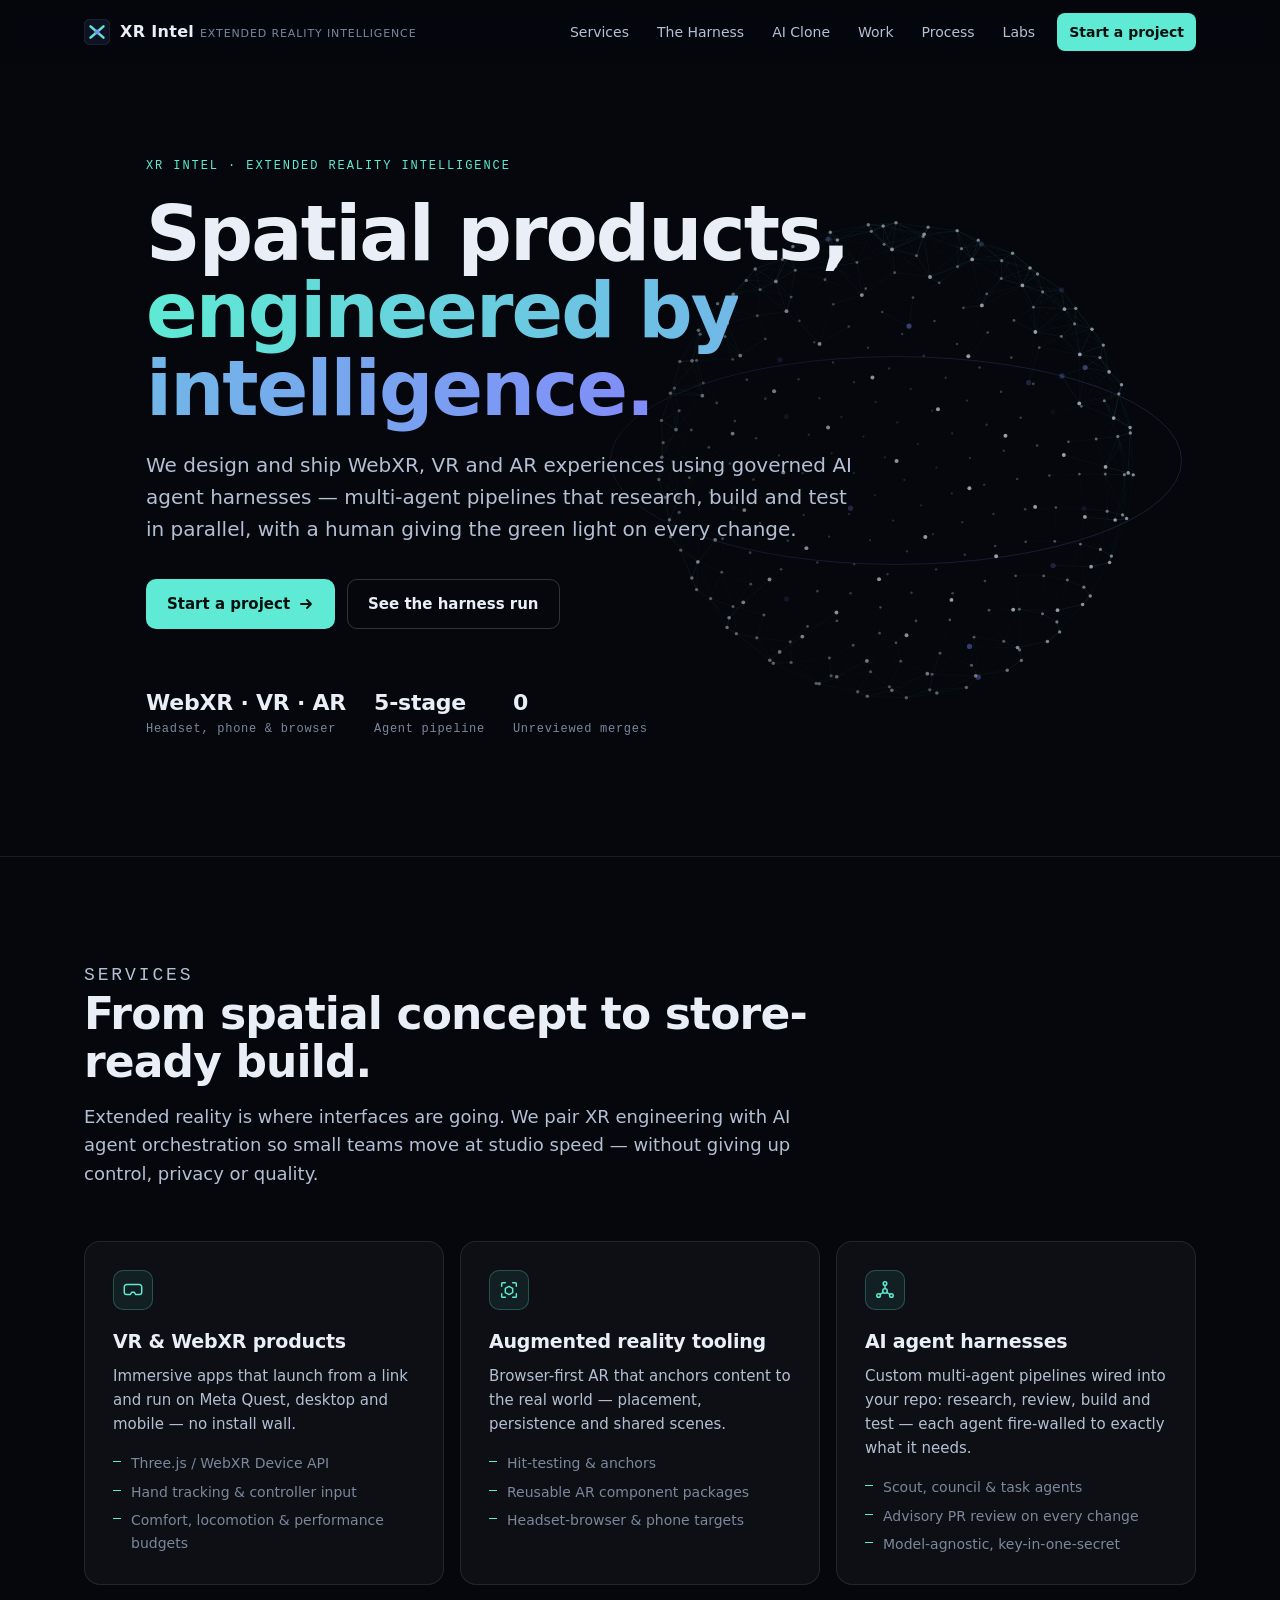
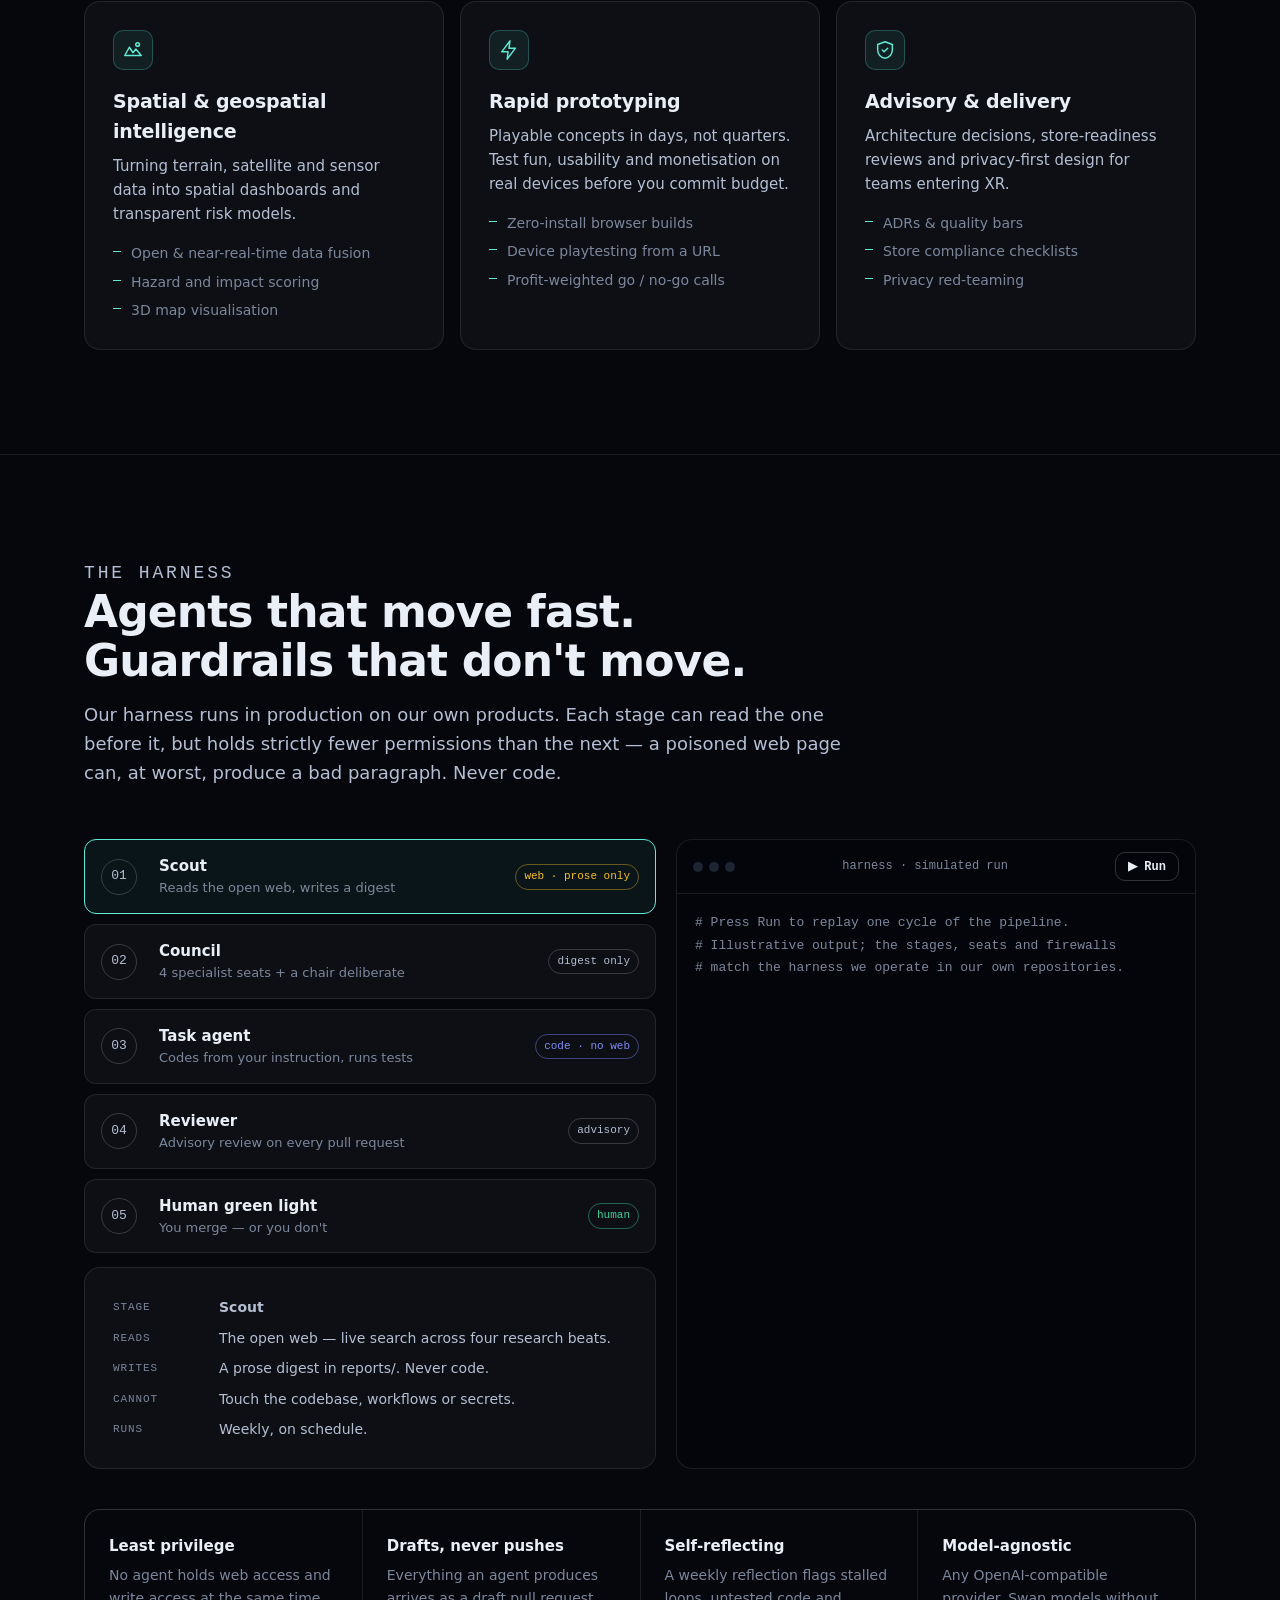
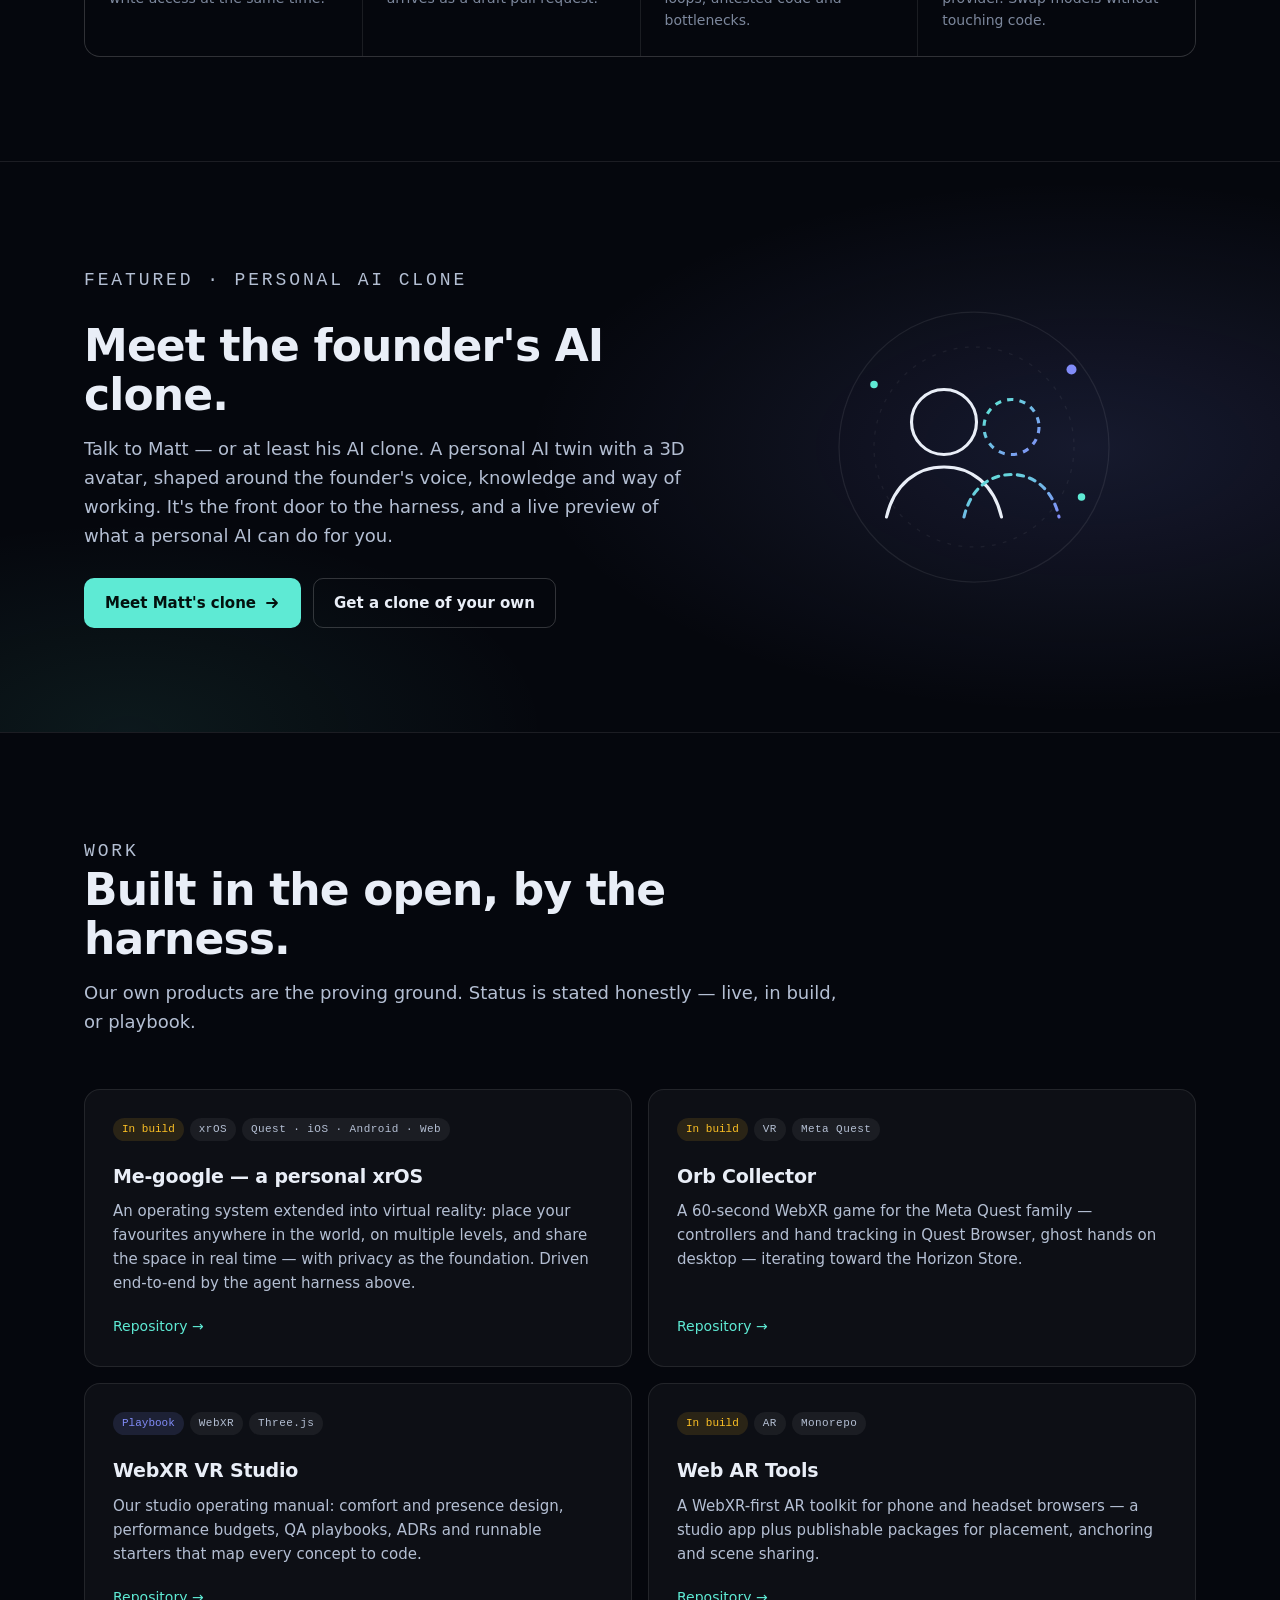
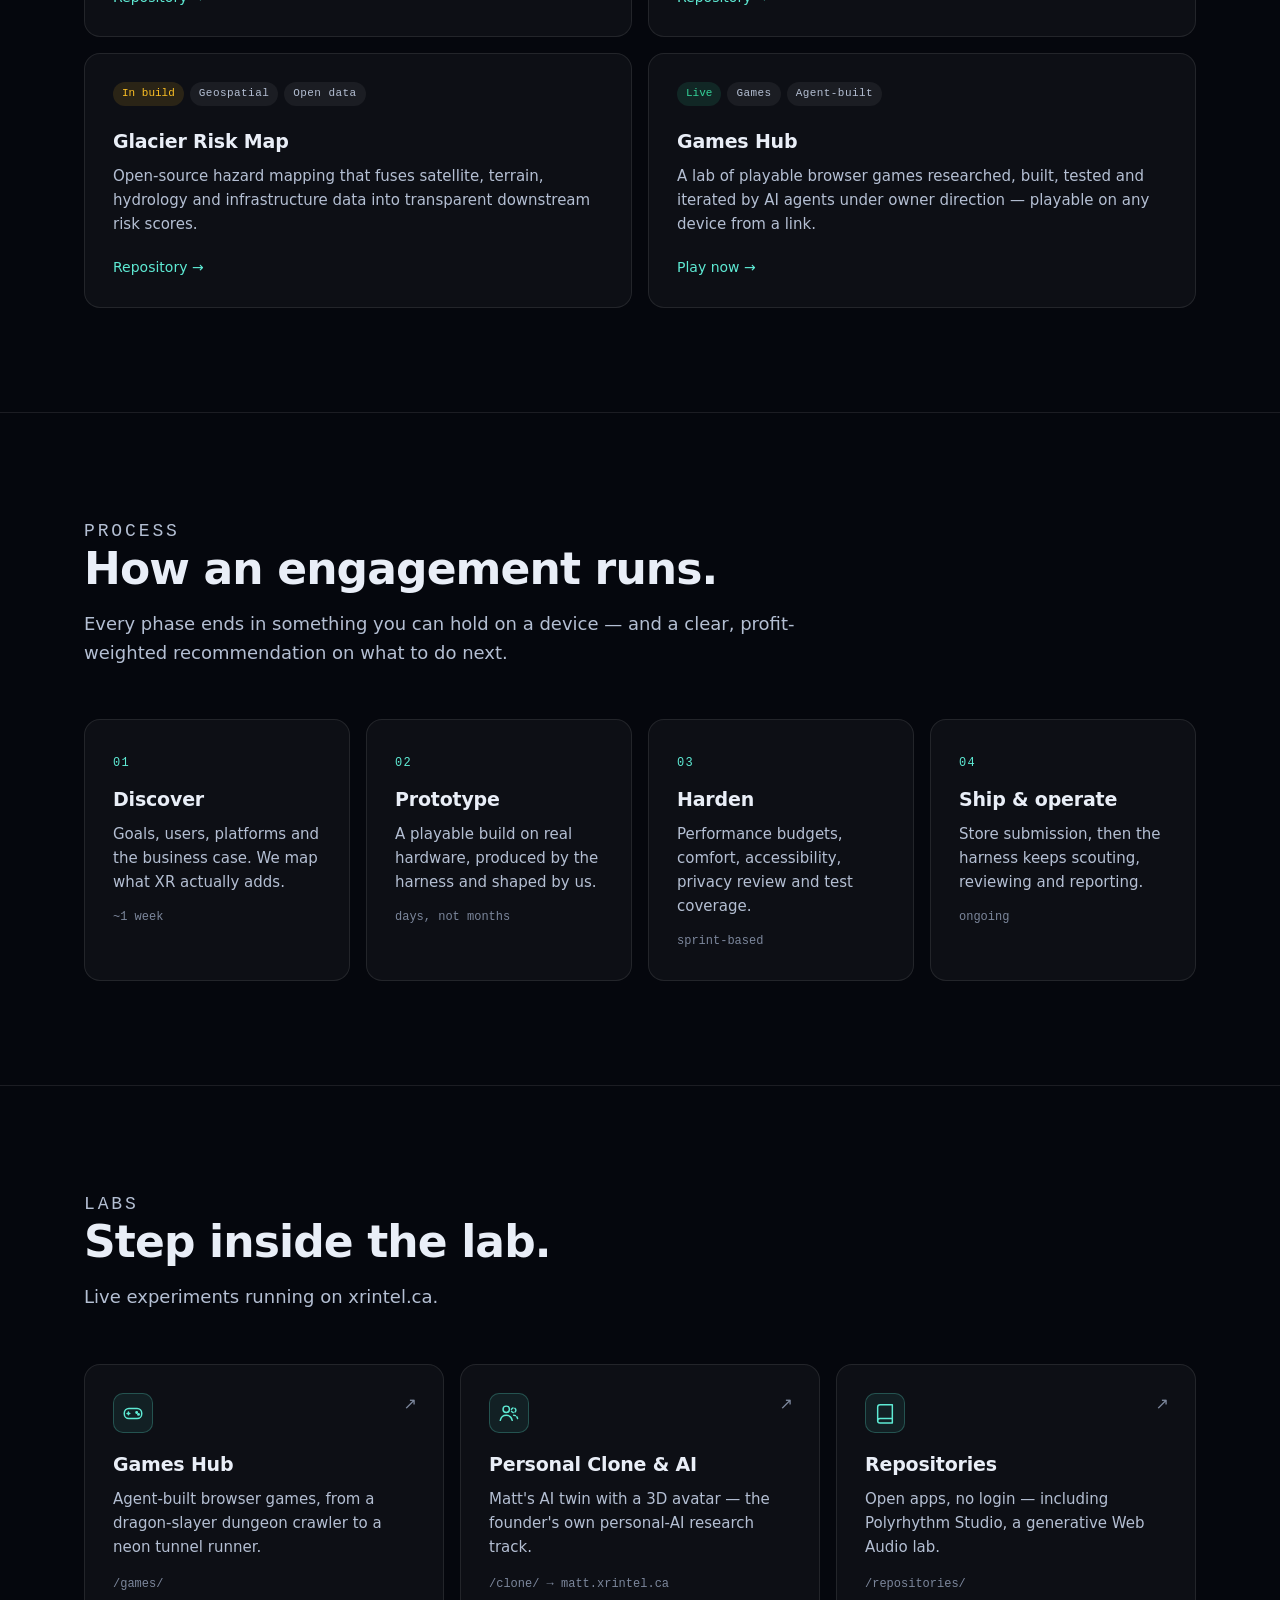
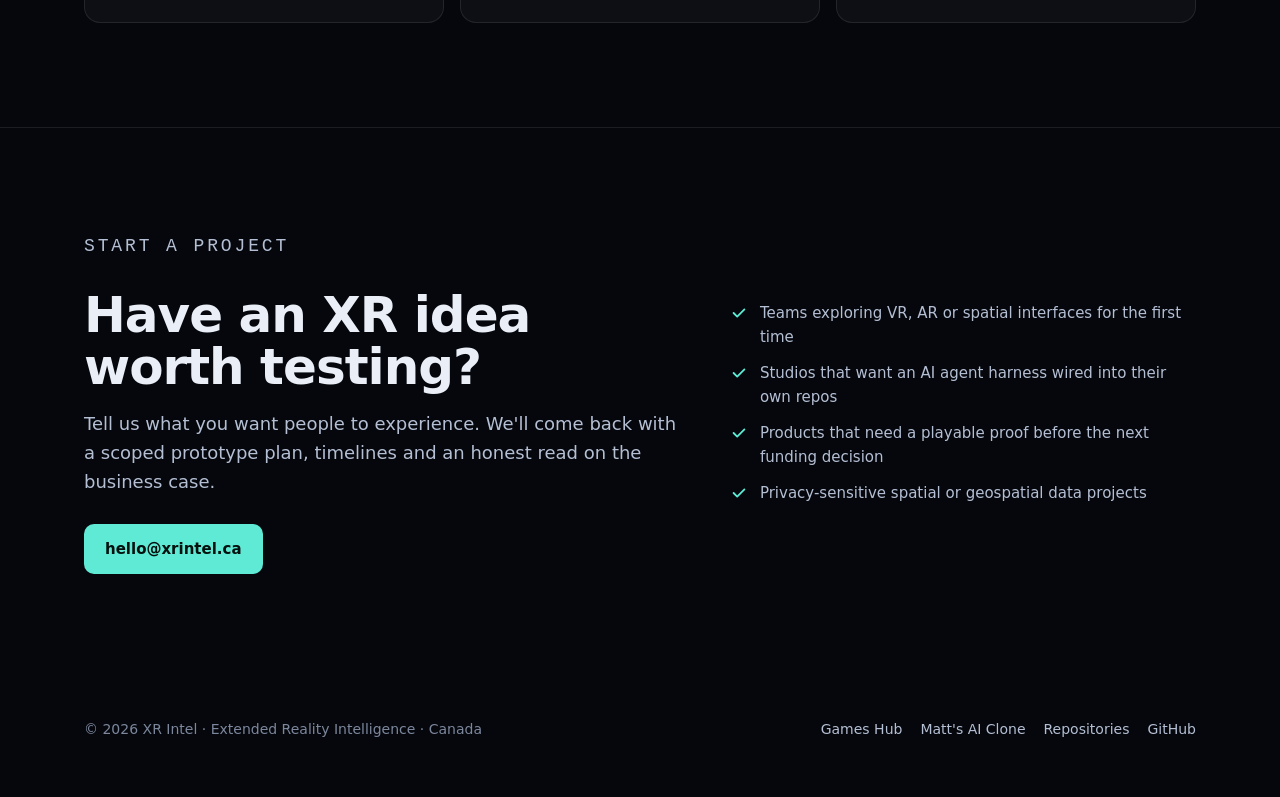
==== commit 51a39edf: "Feature Wyrmbreaker on the Games Hub; add overview, glossary and docs entries Co-Authored-By: Claude" ====
--- a/index.html
+++ b/index.html
@@ -277,7 +277,7 @@
             <span class="arrow" aria-hidden="true">↗</span>
             <div class="icon"><svg viewBox="0 0 24 24" fill="none" stroke="currentColor" stroke-width="1.6" stroke-linecap="round"><rect x="2.5" y="7" width="19" height="11" rx="5"/><path d="M7 11v3M5.5 12.5h3"/><circle cx="16" cy="11.5" r=".8" fill="currentColor"/><circle cx="18" cy="13.5" r=".8" fill="currentColor"/></svg></div>
             <h3>Games Hub</h3>
-            <p>Agent-built browser games, from a prism-sword adventure to a configurable slot machine.</p>
+            <p>Agent-built browser games, from a dragon-slayer dungeon crawler to a neon tunnel runner.</p>
             <span class="path">/games/</span>
           </a>
           <a class="card lab reveal" href="/clone/">
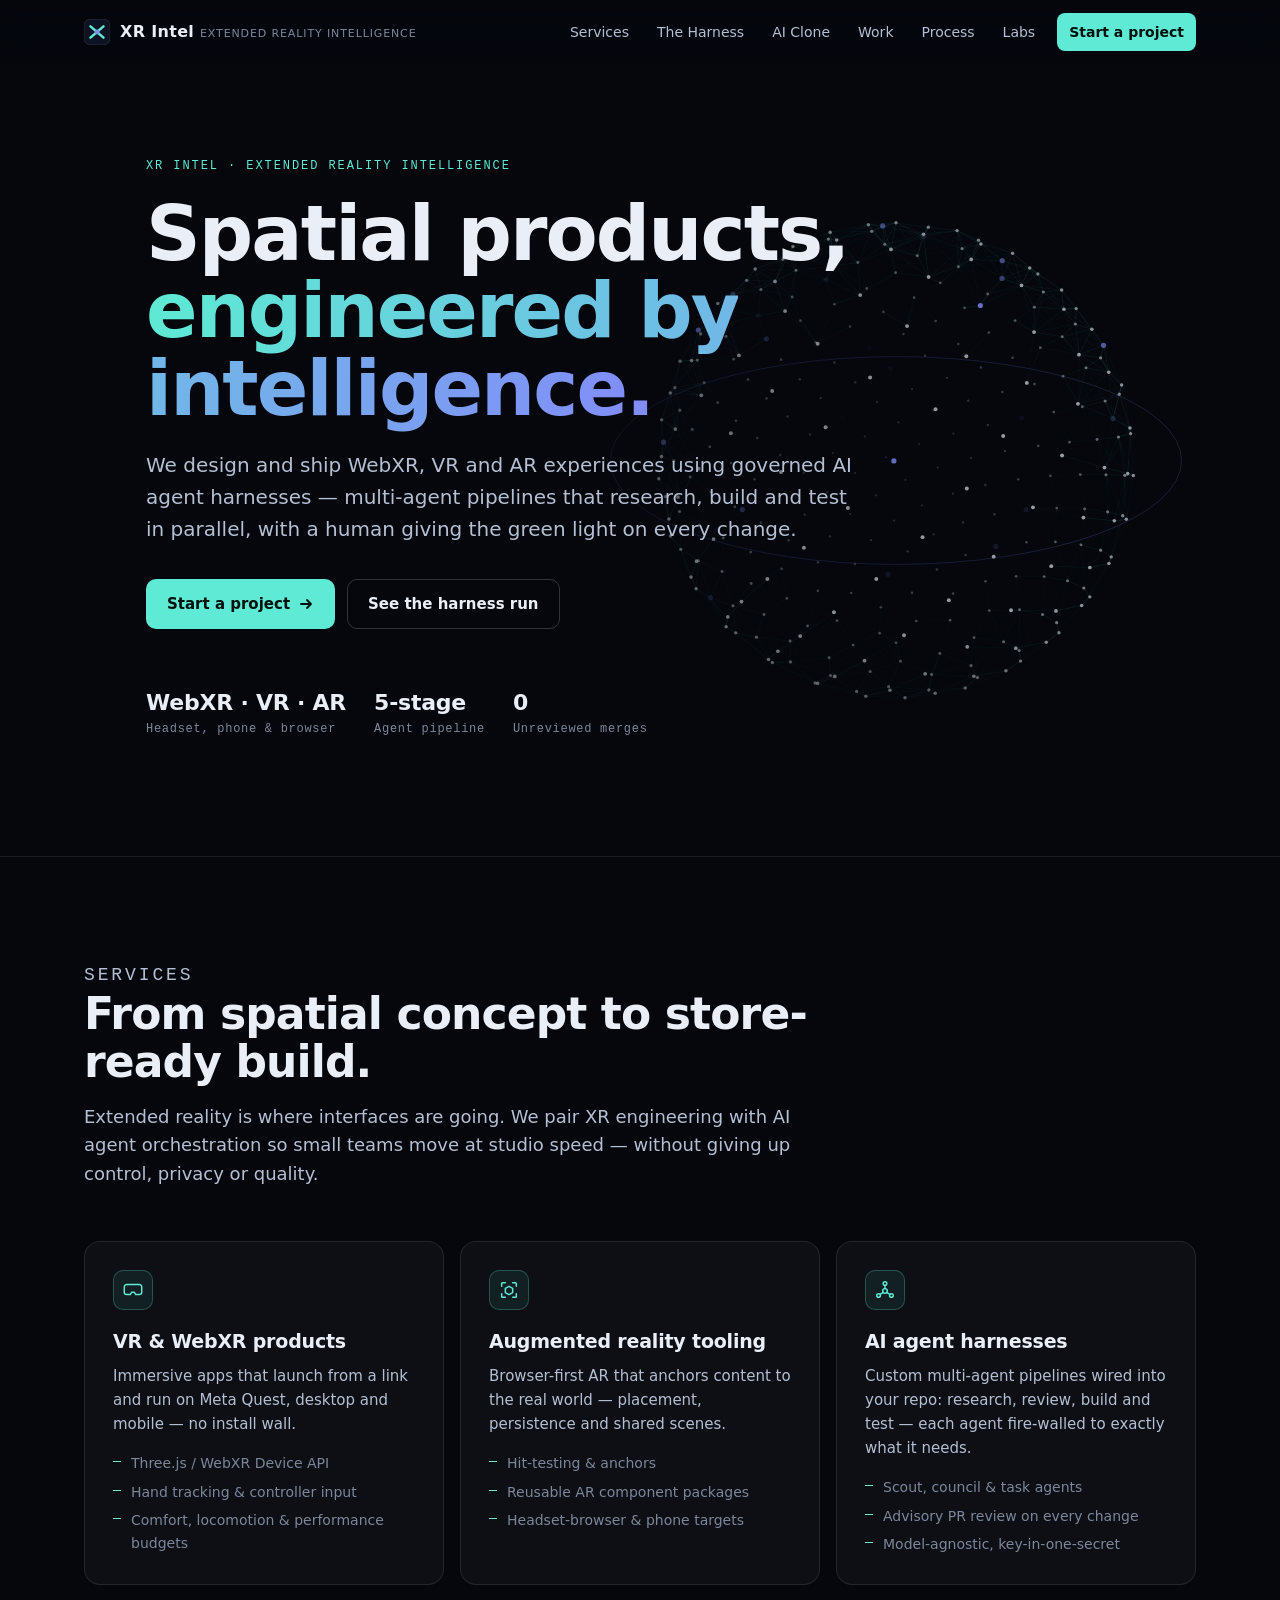
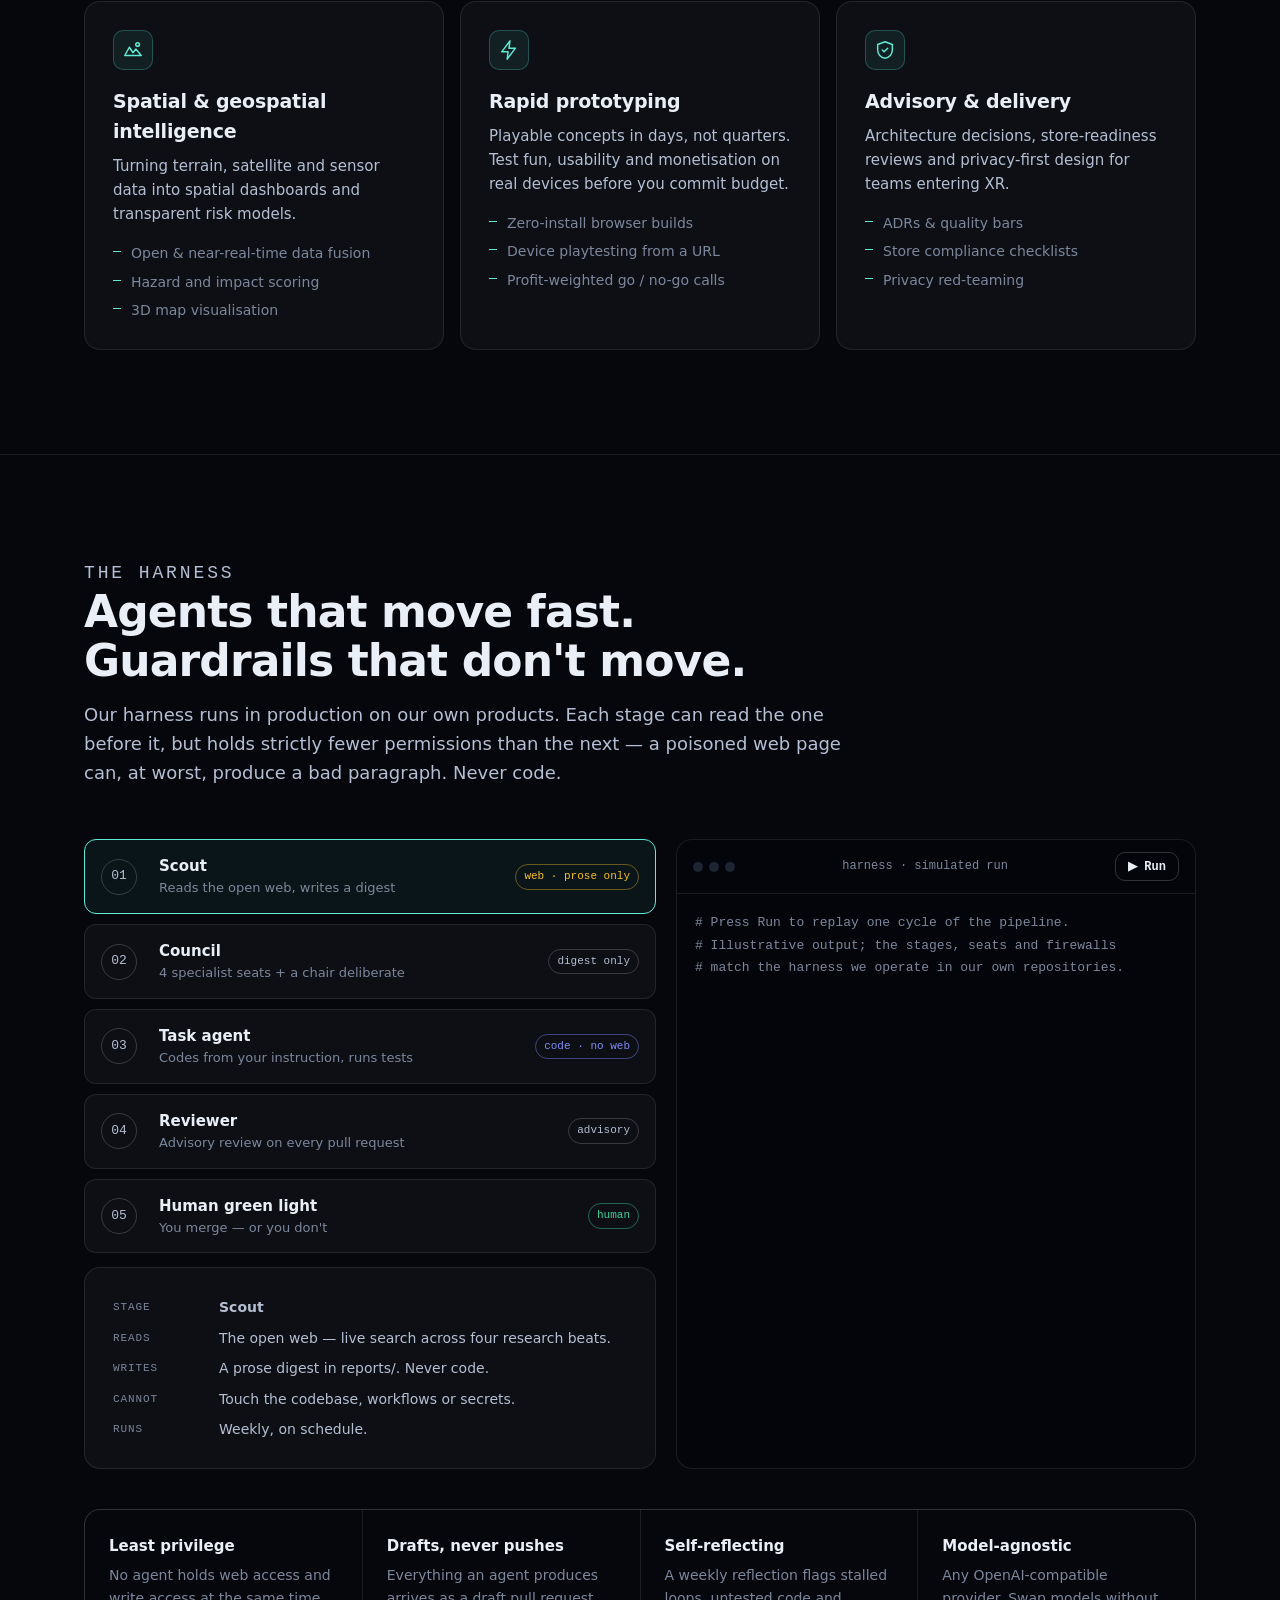
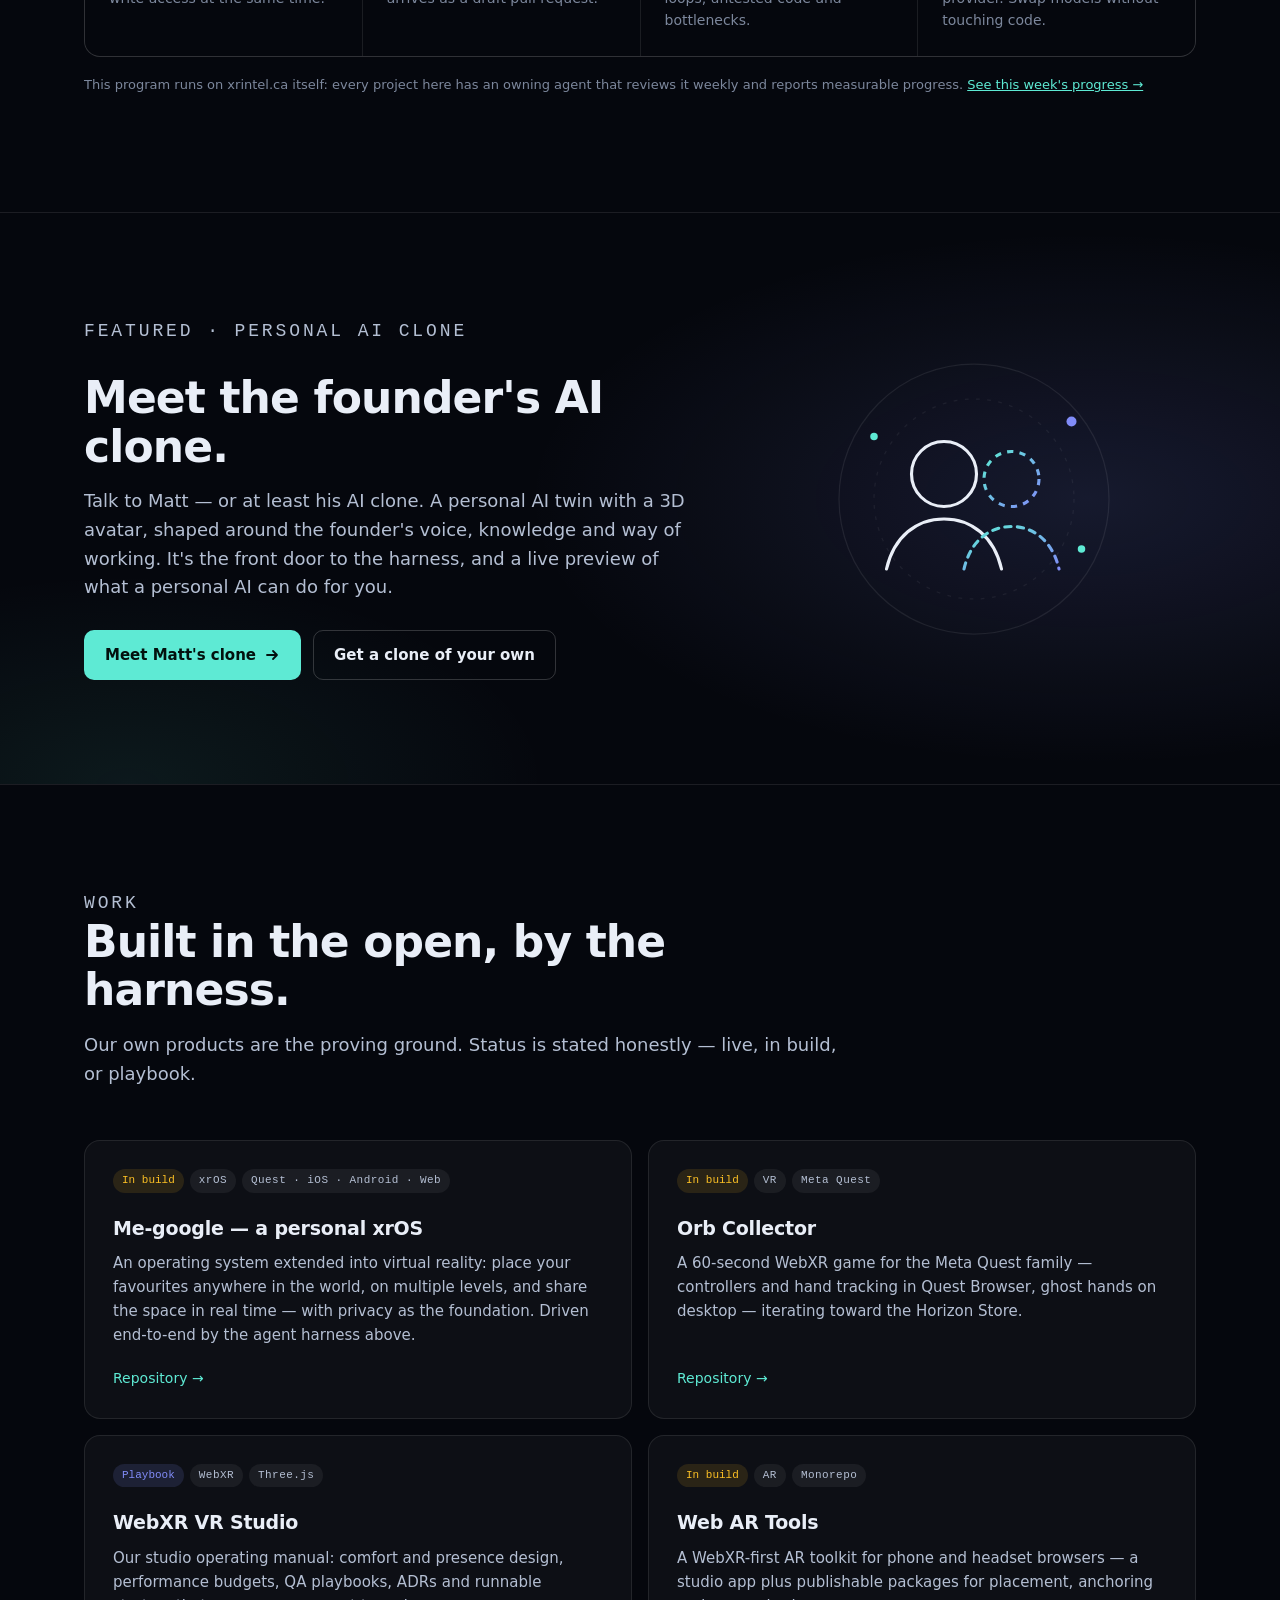
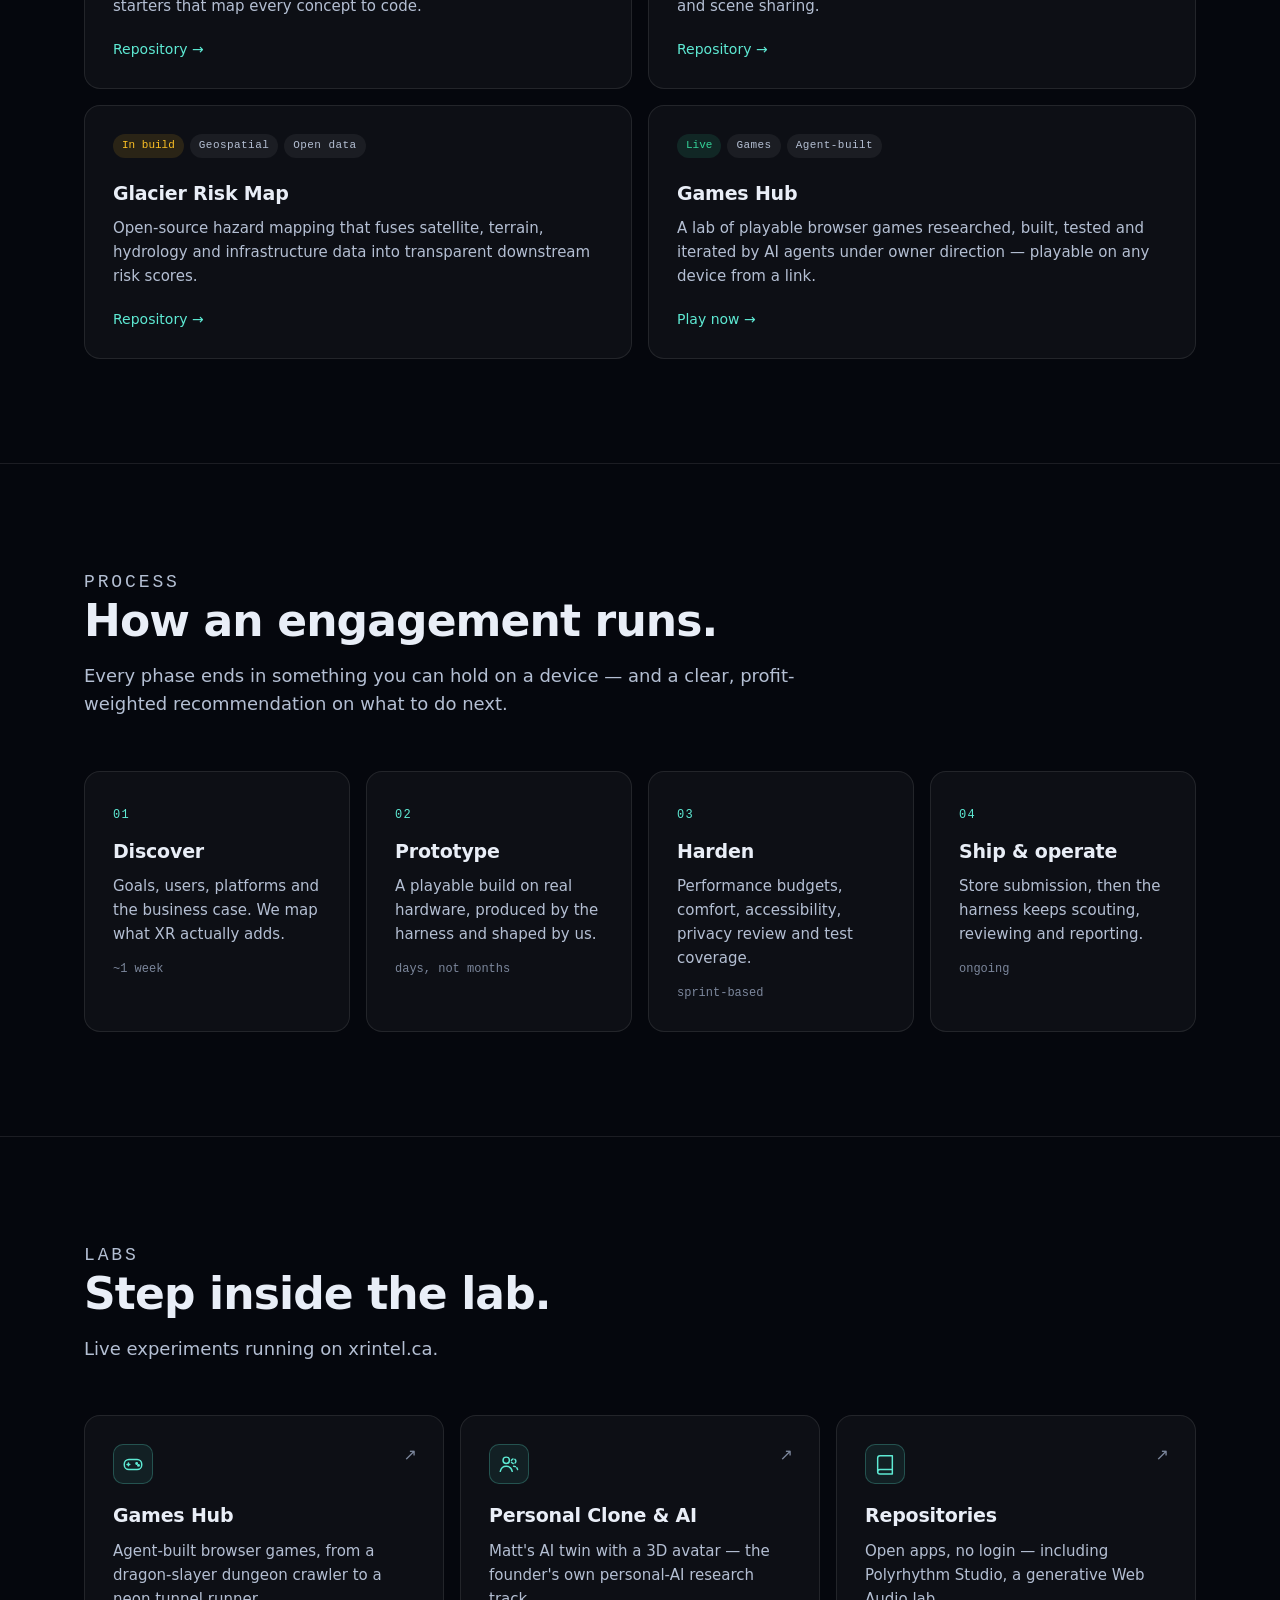
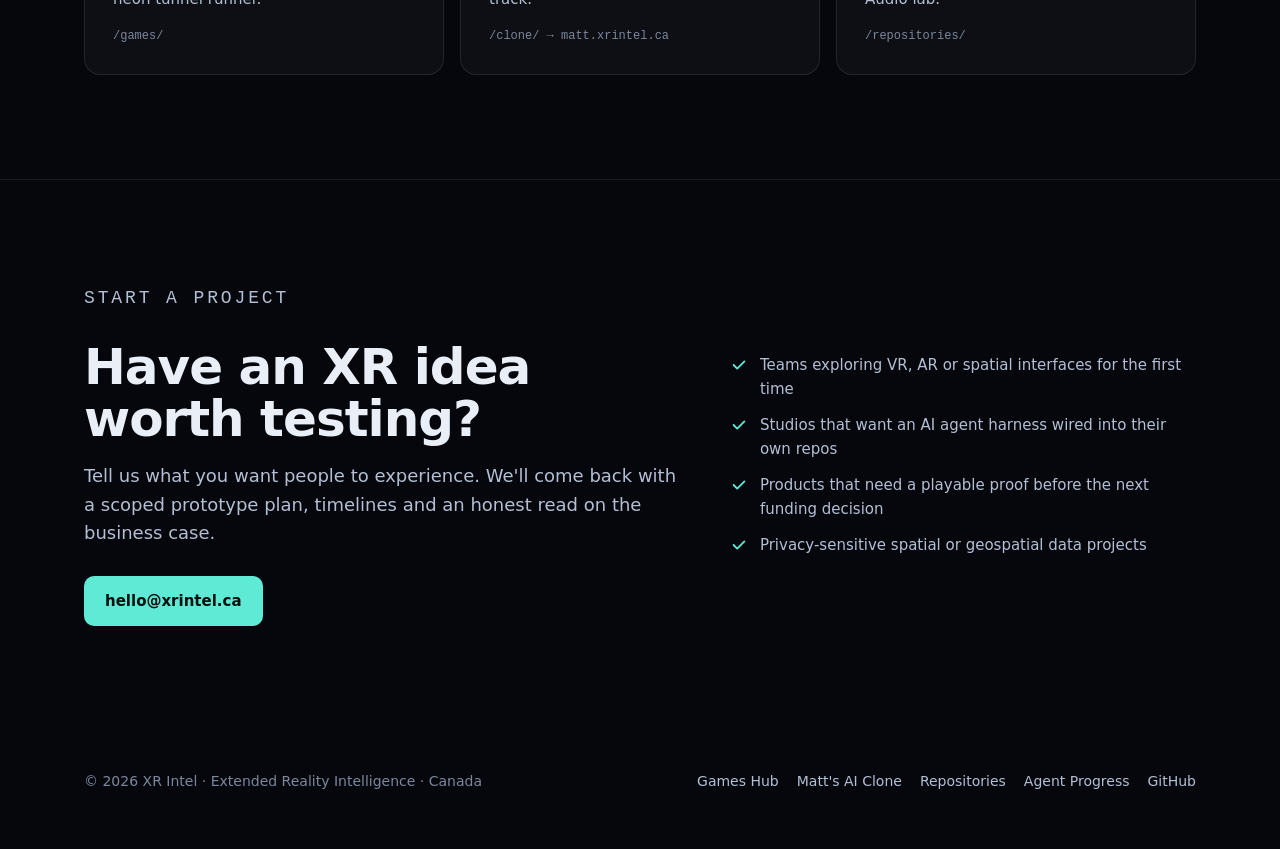
==== commit 8ad22794: "Launch the XR Intel Agent Program: weekly autonomous review, progress and scope expansion - agents/P" ====
--- a/index.html
+++ b/index.html
@@ -169,6 +169,7 @@
           <div><h4>Self-reflecting</h4><p>A weekly reflection flags stalled loops, untested code and bottlenecks.</p></div>
           <div><h4>Model-agnostic</h4><p>Any OpenAI-compatible provider. Swap models without touching code.</p></div>
         </div>
+        <p class="note reveal" style="margin-top:18px">This program runs on xrintel.ca itself: every project here has an owning agent that reviews it weekly and reports measurable progress. <a href="/progress/" style="color:var(--accent)">See this week's progress →</a></p>
       </div>
     </section>
 
@@ -324,6 +325,7 @@
         <a href="/games/">Games Hub</a>
         <a href="https://matt.xrintel.ca/" rel="noopener">Matt's AI Clone</a>
         <a href="/repositories/">Repositories</a>
+        <a href="/progress/">Agent Progress</a>
         <a href="https://github.com/Bannon-github" rel="noopener">GitHub</a>
       </nav>
     </div>
